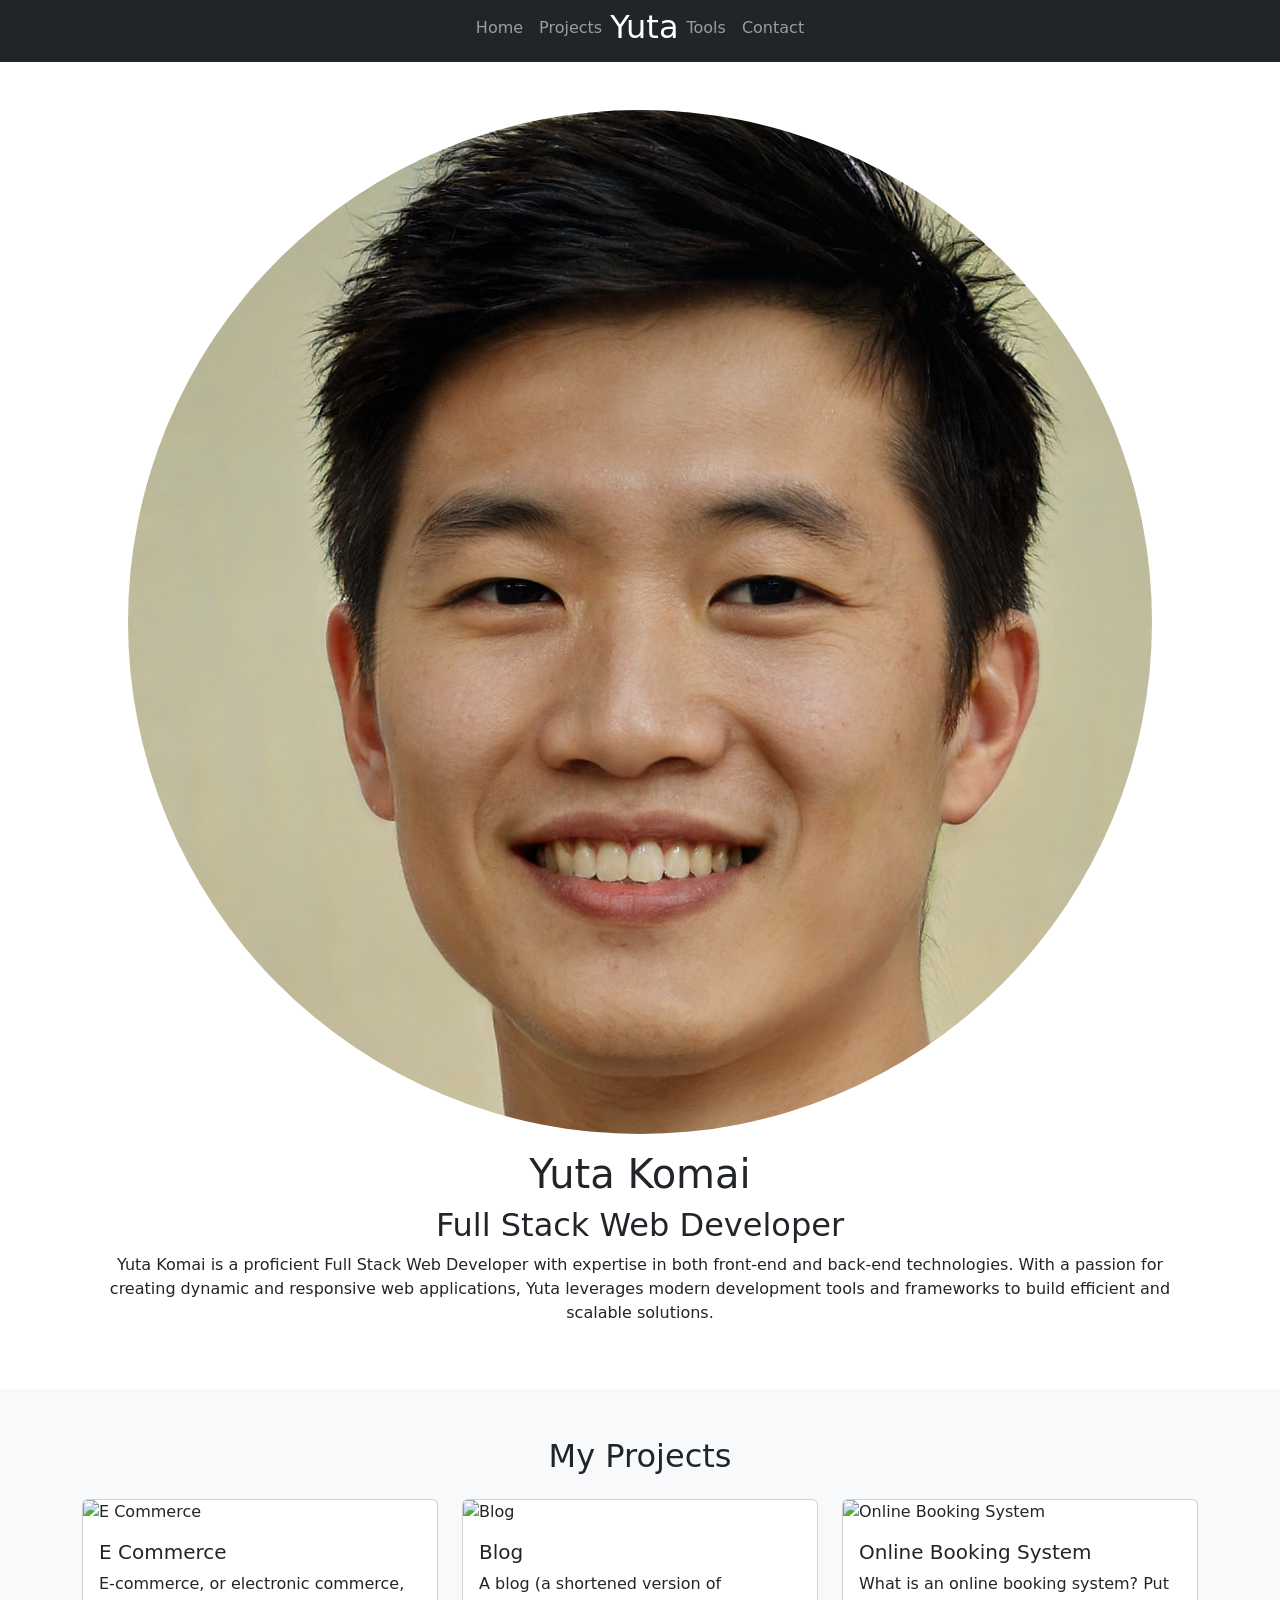
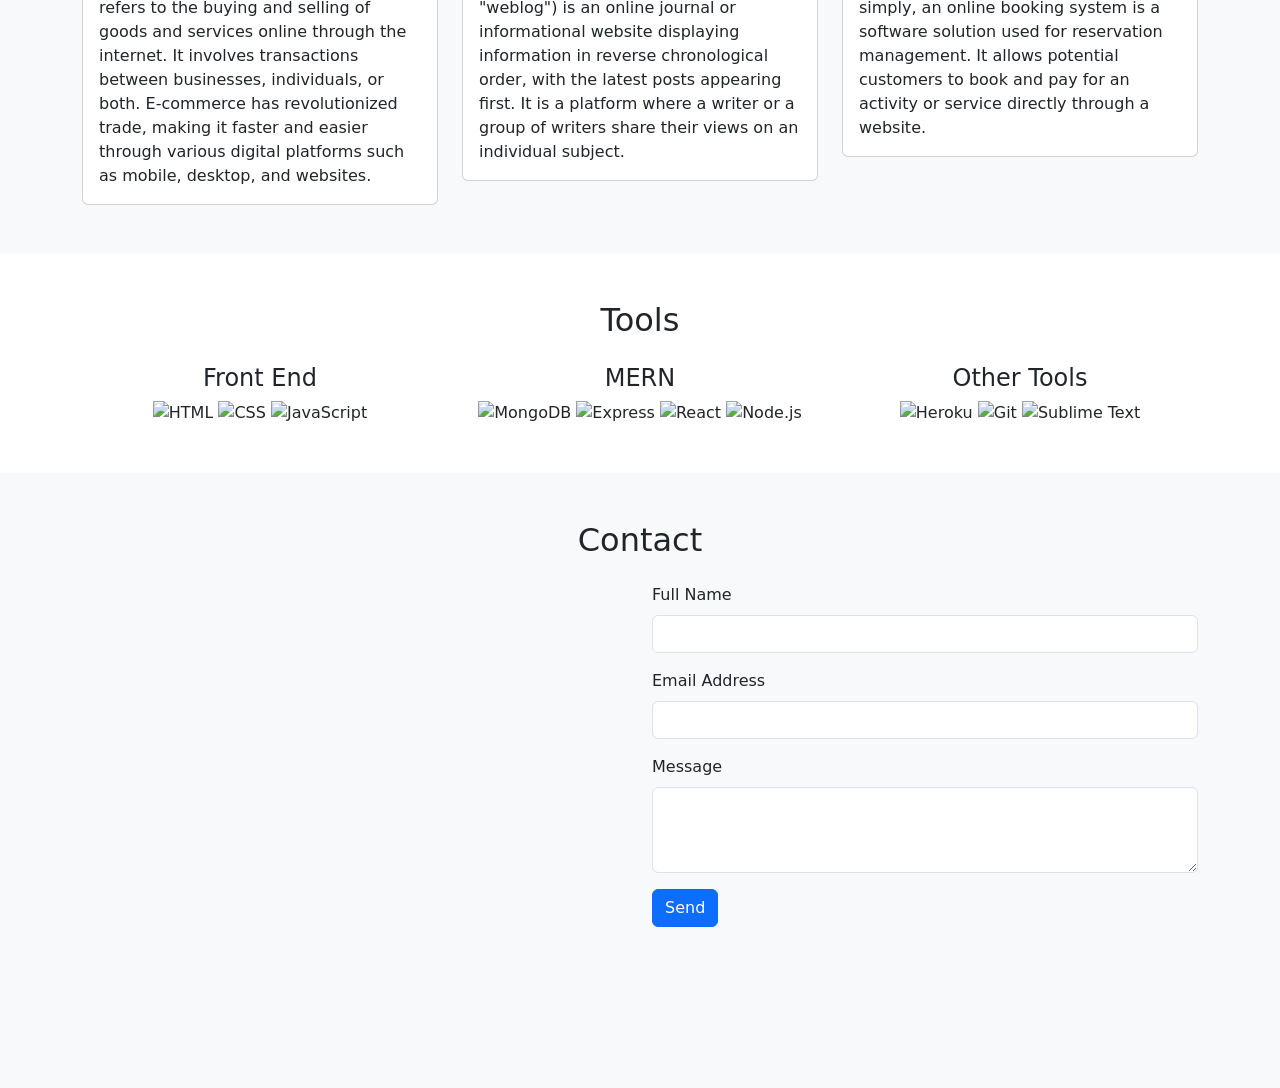
==== index.html @ 1bc60162 "Update capstone1 project" ====
<!DOCTYPE html>
<html>
<head>
    <meta charset="utf-8">
    <!-- Mobile Responsive Meta tag -->
    <meta name="viewport" content="width=device-width, initial-scale=1, shrink-to-fit=no">

    <!-- Bootstrap Link -->
    <link href="https://cdn.jsdelivr.net/npm/bootstrap@5.0.2/dist/css/bootstrap.min.css" rel="stylesheet" integrity="sha384-EVSTQN3/azprG1Anm3QDgpJLIm9Nao0Yz1ztcQTwFspd3yD65VohhpuuCOmLASjC" crossorigin="anonymous">

    <!-- Google Fonts -->
    <link rel="preconnect" href="https://fonts.googleapis.com">
    <link rel="preconnect" href="https://fonts.gstatic.com" crossorigin>
    <link href="https://fonts.googleapis.com/css2?family=Playwrite+AU+SA:wght@100..400&display=swap" rel="stylesheet">

    <title>Capstone 1</title>

    <!-- External CSS -->
    <link rel="stylesheet" type="text/css" href="styles.css">
</head>
<body>
    <!-- Navbar -->
    <nav class="navbar navbar-expand-lg navbar-dark bg-dark">
        <div class="container-fluid">
            <div class="collapse navbar-collapse justify-content-center" id="navbarNav">
                <ul class="navbar-nav">
                    <li class="nav-item">
                        <a class="nav-link" href="#landing">Home</a>
                    </li>
                    <li class="nav-item">
                        <a class="nav-link" href="#projects">Projects</a>
                    </li>
                    <li>
                    	<a class="navbar-brand mx-auto" href="#landing">
                    	    <h2>Yuta</h2>
                    	</a>
                    </li>
                    <li class="nav-item">
                        <a class="nav-link" href="#tools">Tools</a>
                    </li>
                    <li class="nav-item">
                        <a class="nav-link" href="#contact">Contact</a>
                    </li>
                </ul>
            </div>
        </div>
    </nav>

    <!-- Landing Section -->
    <section id="landing" class="text-center py-5">
        <div class="container">
            <img src="./images/person.jpg" class="rounded-circle" alt="Profile Picture">
            <h1 class="mt-3">Yuta Komai</h1>
            <h2>Full Stack Web Developer</h2>
            <p>Yuta Komai is a proficient Full Stack Web Developer with expertise in both front-end and back-end technologies. With a passion for creating dynamic and responsive web applications, Yuta leverages modern development tools and frameworks to build efficient and scalable solutions.</p>
        </div>
    </section>

    <!-- Projects Section -->
    <section id="projects" class="py-5 bg-light">
        <div class="container">
            <h2 class="text-center mb-4">My Projects</h2>
            <div class="row">
                <div class="col-md-4">
                    <div class="card">
                        <img src="https://via.placeholder.com/300x200" class="card-img-top" alt="E Commerce">
                        <div class="card-body">
                            <h5 class="card-title">E Commerce</h5>
                            <p class="card-text">E-commerce, or electronic commerce, refers to the buying and selling of goods and services online through the internet. It involves transactions between businesses, individuals, or both. E-commerce has revolutionized trade, making it faster and easier through various digital platforms such as mobile, desktop, and websites.</p>
                        </div>
                    </div>
                </div>
                <div class="col-md-4">
                    <div class="card">
                        <img src="https://via.placeholder.com/300x200" class="card-img-top" alt="Blog">
                        <div class="card-body">
                            <h5 class="card-title">Blog</h5>
                            <p class="card-text">A blog (a shortened version of "weblog") is an online journal or informational website displaying information in reverse chronological order, with the latest posts appearing first. It is a platform where a writer or a group of writers share their views on an individual subject.</p>
                        </div>
                    </div>
                </div>
                <div class="col-md-4">
                    <div class="card">
                        <img src="https://via.placeholder.com/300x200" class="card-img-top" alt="Online Booking System">
                        <div class="card-body">
                            <h5 class="card-title">Online Booking System</h5>
                            <p class="card-text">What is an online booking system? Put simply, an online booking system is a software solution used for reservation management. It allows potential customers to book and pay for an activity or service directly through a website.</p>
                        </div>
                    </div>
                </div>
            </div>
        </div>
    </section>

    <!-- Tools Section -->
    <section id="tools" class="py-5">
        <div class="container">
            <h2 class="text-center mb-4">Tools</h2>
            <div class="row text-center">
                <div class="col-md-4">
                    <h4>Front End</h4>
                    <img src="https://via.placeholder.com/50" alt="HTML">
                    <img src="https://via.placeholder.com/50" alt="CSS">
                    <img src="https://via.placeholder.com/50" alt="JavaScript">
                </div>
                <div class="col-md-4">
                    <h4>MERN</h4>
                    <img src="https://via.placeholder.com/50" alt="MongoDB">
                    <img src="https://via.placeholder.com/50" alt="Express">
                    <img src="https://via.placeholder.com/50" alt="React">
                    <img src="https://via.placeholder.com/50" alt="Node.js">
                </div>
                <div class="col-md-4">
                    <h4>Other Tools</h4>
                    <img src="https://via.placeholder.com/50" alt="Heroku">
                    <img src="https://via.placeholder.com/50" alt="Git">
                    <img src="https://via.placeholder.com/50" alt="Sublime Text">
                </div>
            </div>
        </div>
    </section>

    <!-- Contact Section -->
    <section id="contact" class="py-5 bg-light">
        <div class="container">
            <h2 class="text-center mb-4">Contact</h2>
            <div class="row">
                <div class="col-md-6">
                    <iframe src="https://www.google.com/maps/embed?pb=!1m18!1m12!1m3!1d193571.43870756285!2d-74.11808665!3d40.705311!2m3!1f0!2f0!3f0!3m2!1i1024!2i768!4f13.1!3m3!1m2!1s0x89c259af18e8c7f1%3A0x8c5a3c6b3d3e938d!2sCentro%20Escolar%20University!5e0!3m2!1sen!2sph!4v1622822040331!5m2!1sen!2sph" width="100%" height="450" style="border:0;" allowfullscreen="" loading="lazy"></iframe>
                </div>
                <div class="col-md-6">
                    <form>
                        <div class="mb-3">
                            <label for="fullName" class="form-label">Full Name</label>
                            <input type="text" class="form-control" id="fullName">
                        </div>
                        <div class="mb-3">
                            <label for="emailAddress" class="form-label">Email Address</label>
                            <input type="email" class="form-control" id="emailAddress">
                        </div>
                        <div class="mb-3">
                            <label for="message" class="form-label">Message</label>
                            <textarea class="form-control" id="message" rows="3"></textarea>
                        </div>
                        <button type="submit" class="btn btn-primary">Send</button>
                    </form>
                </div>
            </div>
        </div>
    </section>

    <!-- Bootstrap Script -->
    <script src="https://cdn.jsdelivr.net/npm/bootstrap@5.0.2/dist/js/bootstrap.bundle.min.js" integrity="sha384-MrcW6ZMFYlzcLA8Nl+NtUVF0sA7MsXsP1UyJoMp4YLEuNSfAP+JcXn/tWtIaxVXM" crossorigin="anonymous"></script>
</body>
</html>
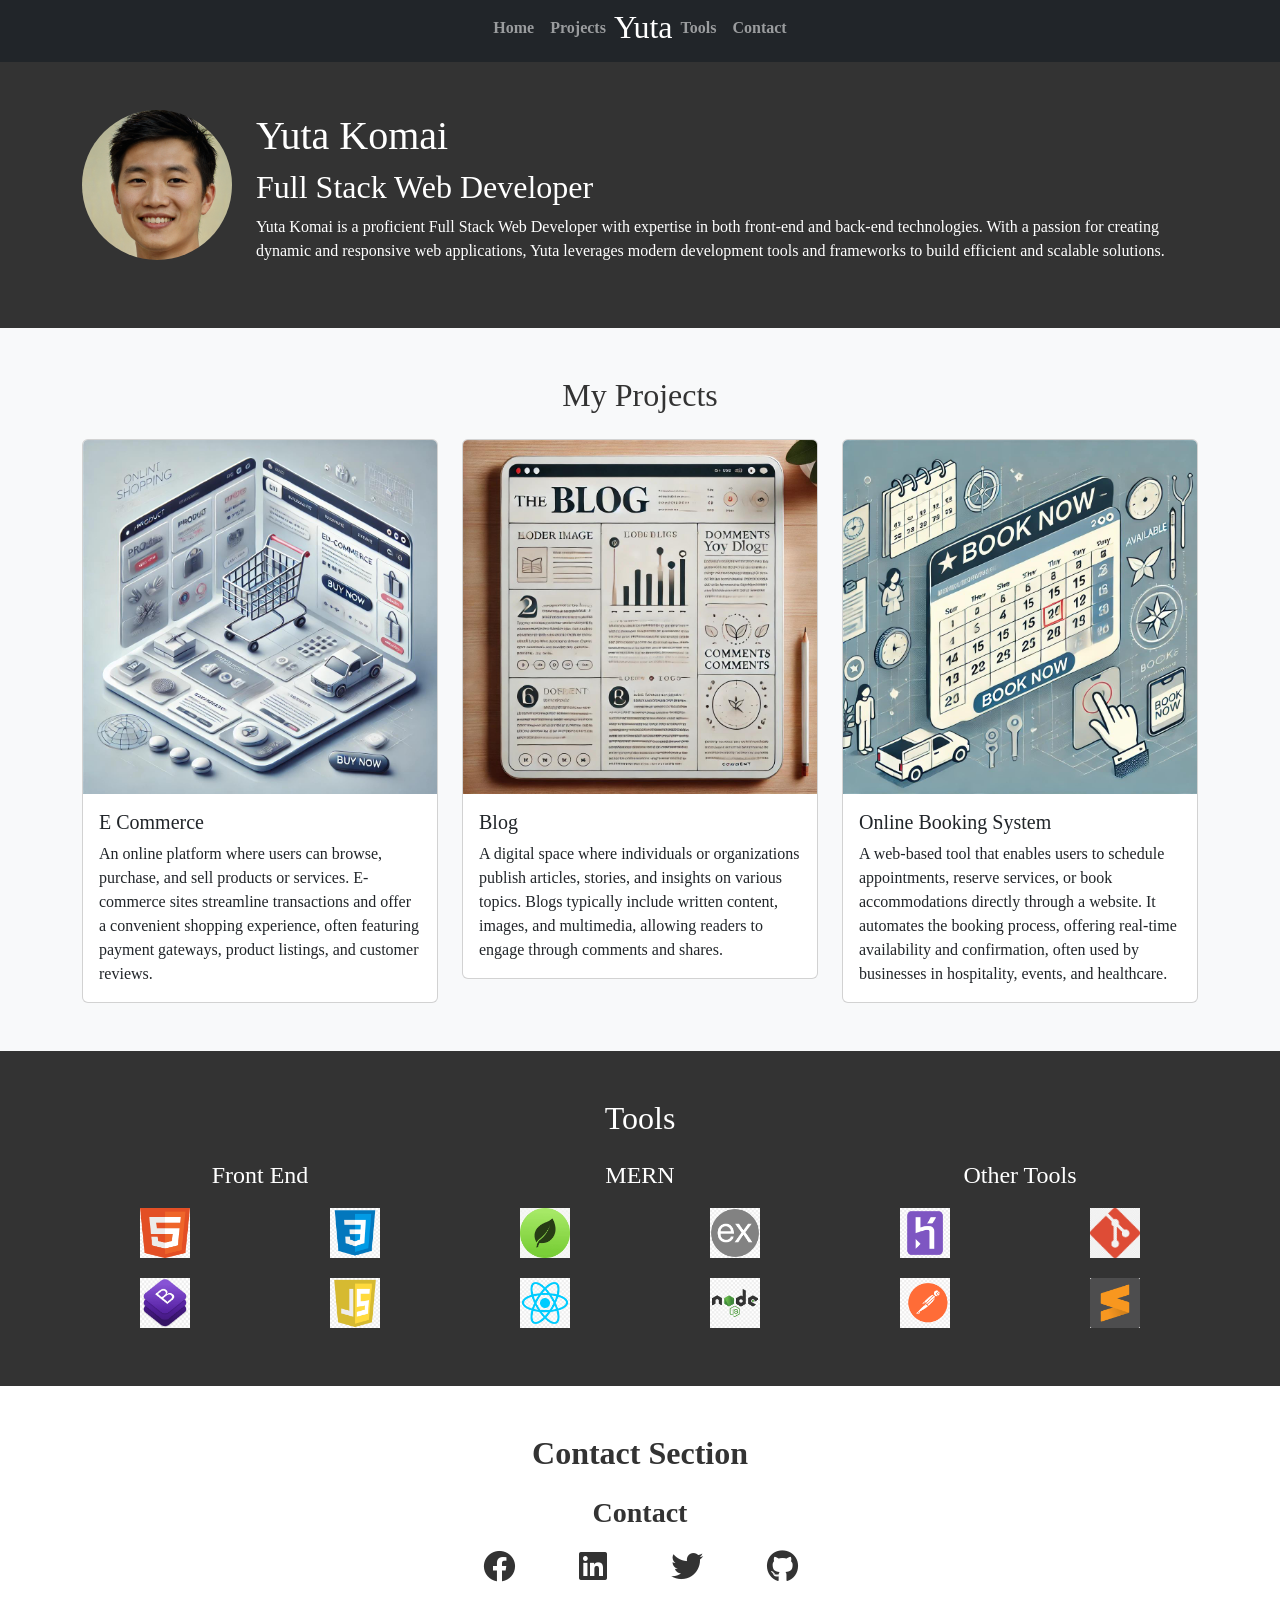
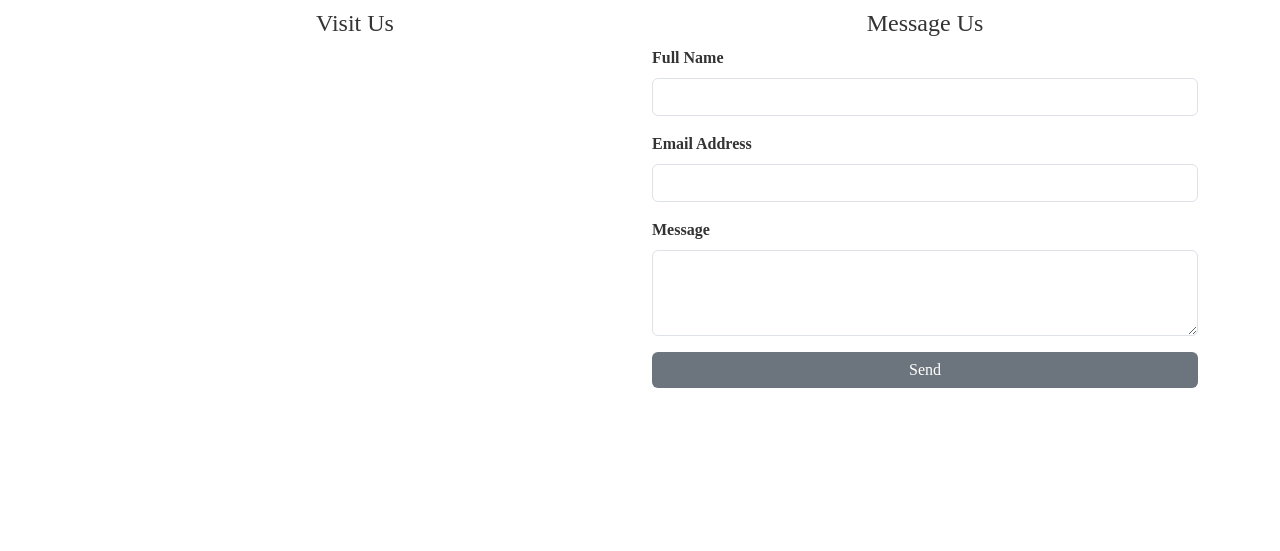
==== commit 32f6ae21: "Add files via upload" ====
--- a/index.html
+++ b/index.html
@@ -1,155 +1,209 @@
-<!DOCTYPE html>
-<html>
-<head>
-    <meta charset="utf-8">
-    <!-- Mobile Responsive Meta tag -->
-    <meta name="viewport" content="width=device-width, initial-scale=1, shrink-to-fit=no">
-
-    <!-- Bootstrap Link -->
-    <link href="https://cdn.jsdelivr.net/npm/bootstrap@5.0.2/dist/css/bootstrap.min.css" rel="stylesheet" integrity="sha384-EVSTQN3/azprG1Anm3QDgpJLIm9Nao0Yz1ztcQTwFspd3yD65VohhpuuCOmLASjC" crossorigin="anonymous">
-
-    <!-- Google Fonts -->
-    <link rel="preconnect" href="https://fonts.googleapis.com">
-    <link rel="preconnect" href="https://fonts.gstatic.com" crossorigin>
-    <link href="https://fonts.googleapis.com/css2?family=Playwrite+AU+SA:wght@100..400&display=swap" rel="stylesheet">
-
-    <title>Capstone 1</title>
-
-    <!-- External CSS -->
-    <link rel="stylesheet" type="text/css" href="styles.css">
-</head>
-<body>
-    <!-- Navbar -->
-    <nav class="navbar navbar-expand-lg navbar-dark bg-dark">
-        <div class="container-fluid">
-            <div class="collapse navbar-collapse justify-content-center" id="navbarNav">
-                <ul class="navbar-nav">
-                    <li class="nav-item">
-                        <a class="nav-link" href="#landing">Home</a>
-                    </li>
-                    <li class="nav-item">
-                        <a class="nav-link" href="#projects">Projects</a>
-                    </li>
-                    <li>
-                    	<a class="navbar-brand mx-auto" href="#landing">
-                    	    <h2>Yuta</h2>
-                    	</a>
-                    </li>
-                    <li class="nav-item">
-                        <a class="nav-link" href="#tools">Tools</a>
-                    </li>
-                    <li class="nav-item">
-                        <a class="nav-link" href="#contact">Contact</a>
-                    </li>
-                </ul>
-            </div>
-        </div>
-    </nav>
-
-    <!-- Landing Section -->
-    <section id="landing" class="text-center py-5">
-        <div class="container">
-            <img src="./images/person.jpg" class="rounded-circle" alt="Profile Picture">
-            <h1 class="mt-3">Yuta Komai</h1>
-            <h2>Full Stack Web Developer</h2>
-            <p>Yuta Komai is a proficient Full Stack Web Developer with expertise in both front-end and back-end technologies. With a passion for creating dynamic and responsive web applications, Yuta leverages modern development tools and frameworks to build efficient and scalable solutions.</p>
-        </div>
-    </section>
-
-    <!-- Projects Section -->
-    <section id="projects" class="py-5 bg-light">
-        <div class="container">
-            <h2 class="text-center mb-4">My Projects</h2>
-            <div class="row">
-                <div class="col-md-4">
-                    <div class="card">
-                        <img src="https://via.placeholder.com/300x200" class="card-img-top" alt="E Commerce">
-                        <div class="card-body">
-                            <h5 class="card-title">E Commerce</h5>
-                            <p class="card-text">E-commerce, or electronic commerce, refers to the buying and selling of goods and services online through the internet. It involves transactions between businesses, individuals, or both. E-commerce has revolutionized trade, making it faster and easier through various digital platforms such as mobile, desktop, and websites.</p>
-                        </div>
-                    </div>
-                </div>
-                <div class="col-md-4">
-                    <div class="card">
-                        <img src="https://via.placeholder.com/300x200" class="card-img-top" alt="Blog">
-                        <div class="card-body">
-                            <h5 class="card-title">Blog</h5>
-                            <p class="card-text">A blog (a shortened version of "weblog") is an online journal or informational website displaying information in reverse chronological order, with the latest posts appearing first. It is a platform where a writer or a group of writers share their views on an individual subject.</p>
-                        </div>
-                    </div>
-                </div>
-                <div class="col-md-4">
-                    <div class="card">
-                        <img src="https://via.placeholder.com/300x200" class="card-img-top" alt="Online Booking System">
-                        <div class="card-body">
-                            <h5 class="card-title">Online Booking System</h5>
-                            <p class="card-text">What is an online booking system? Put simply, an online booking system is a software solution used for reservation management. It allows potential customers to book and pay for an activity or service directly through a website.</p>
-                        </div>
-                    </div>
-                </div>
-            </div>
-        </div>
-    </section>
-
-    <!-- Tools Section -->
-    <section id="tools" class="py-5">
-        <div class="container">
-            <h2 class="text-center mb-4">Tools</h2>
-            <div class="row text-center">
-                <div class="col-md-4">
-                    <h4>Front End</h4>
-                    <img src="https://via.placeholder.com/50" alt="HTML">
-                    <img src="https://via.placeholder.com/50" alt="CSS">
-                    <img src="https://via.placeholder.com/50" alt="JavaScript">
-                </div>
-                <div class="col-md-4">
-                    <h4>MERN</h4>
-                    <img src="https://via.placeholder.com/50" alt="MongoDB">
-                    <img src="https://via.placeholder.com/50" alt="Express">
-                    <img src="https://via.placeholder.com/50" alt="React">
-                    <img src="https://via.placeholder.com/50" alt="Node.js">
-                </div>
-                <div class="col-md-4">
-                    <h4>Other Tools</h4>
-                    <img src="https://via.placeholder.com/50" alt="Heroku">
-                    <img src="https://via.placeholder.com/50" alt="Git">
-                    <img src="https://via.placeholder.com/50" alt="Sublime Text">
-                </div>
-            </div>
-        </div>
-    </section>
-
-    <!-- Contact Section -->
-    <section id="contact" class="py-5 bg-light">
-        <div class="container">
-            <h2 class="text-center mb-4">Contact</h2>
-            <div class="row">
-                <div class="col-md-6">
-                    <iframe src="https://www.google.com/maps/embed?pb=!1m18!1m12!1m3!1d193571.43870756285!2d-74.11808665!3d40.705311!2m3!1f0!2f0!3f0!3m2!1i1024!2i768!4f13.1!3m3!1m2!1s0x89c259af18e8c7f1%3A0x8c5a3c6b3d3e938d!2sCentro%20Escolar%20University!5e0!3m2!1sen!2sph!4v1622822040331!5m2!1sen!2sph" width="100%" height="450" style="border:0;" allowfullscreen="" loading="lazy"></iframe>
-                </div>
-                <div class="col-md-6">
-                    <form>
-                        <div class="mb-3">
-                            <label for="fullName" class="form-label">Full Name</label>
-                            <input type="text" class="form-control" id="fullName">
-                        </div>
-                        <div class="mb-3">
-                            <label for="emailAddress" class="form-label">Email Address</label>
-                            <input type="email" class="form-control" id="emailAddress">
-                        </div>
-                        <div class="mb-3">
-                            <label for="message" class="form-label">Message</label>
-                            <textarea class="form-control" id="message" rows="3"></textarea>
-                        </div>
-                        <button type="submit" class="btn btn-primary">Send</button>
-                    </form>
-                </div>
-            </div>
-        </div>
-    </section>
-
-    <!-- Bootstrap Script -->
-    <script src="https://cdn.jsdelivr.net/npm/bootstrap@5.0.2/dist/js/bootstrap.bundle.min.js" integrity="sha384-MrcW6ZMFYlzcLA8Nl+NtUVF0sA7MsXsP1UyJoMp4YLEuNSfAP+JcXn/tWtIaxVXM" crossorigin="anonymous"></script>
-</body>
-</html>
+<!DOCTYPE html>
+<html>
+<head>
+    <meta charset="utf-8">
+    <!-- Mobile Responsive Meta tag -->
+    <meta name="viewport" content="width=device-width, initial-scale=1, shrink-to-fit=no">
+
+    <!-- Bootstrap Link -->
+    <link href="https://cdn.jsdelivr.net/npm/bootstrap@5.0.2/dist/css/bootstrap.min.css" rel="stylesheet" integrity="sha384-EVSTQN3/azprG1Anm3QDgpJLIm9Nao0Yz1ztcQTwFspd3yD65VohhpuuCOmLASjC" crossorigin="anonymous">
+
+    <!-- Google Fonts -->
+    <link rel="preconnect" href="https://fonts.googleapis.com">
+    <link rel="preconnect" href="https://fonts.gstatic.com" crossorigin>
+    <link href="https://fonts.googleapis.com/css2?family=Playwrite+AU+SA:wght@100..400&display=swap" rel="stylesheet">
+
+    <!-- Font awesome -->
+    <link href="https://cdnjs.cloudflare.com/ajax/libs/font-awesome/6.0.0-beta3/css/all.min.css" rel="stylesheet">
+
+    <title>Capstone 1</title>
+
+    <!-- External CSS -->
+    <link rel="stylesheet" type="text/css" href="index.css">
+</head>
+<body>
+    <!-- Navbar -->
+    <nav class="navbar navbar-expand-lg navbar-dark bg-dark">
+        <div class="container-fluid">
+            <div class="collapse navbar-collapse justify-content-center" id="navbarNav">
+                <ul class="navbar-nav">
+                    <li class="nav-item">
+                        <a class="nav-link" href="#landing">Home</a>
+                    </li>
+                    <li class="nav-item">
+                        <a class="nav-link" href="#projects">Projects</a>
+                    </li>
+                    <li>
+                        <a class="navbar-brand mx-auto" href="#landing">
+                            <h2>Yuta</h2>
+                        </a>
+                    </li>
+                    <li class="nav-item">
+                        <a class="nav-link" href="#tools">Tools</a>
+                    </li>
+                    <li class="nav-item">
+                        <a class="nav-link" href="#contact">Contact</a>
+                    </li>
+                </ul>
+            </div>
+        </div>
+    </nav>
+
+    <!-- Landing Section -->
+    <section id="landing" class="text-center py-5">
+        <div class="container d-flex align-items-center justify-content-center">
+            <img src="./images/person.jpg" class="rounded-circle me-4" alt="Profile Picture">
+            <div>
+                <h1 class="text-start">Yuta Komai</h1>
+                <h2 class="text-start">Full Stack Web Developer</h2>
+                <p class="text-start">Yuta Komai is a proficient Full Stack Web Developer with expertise in both front-end and back-end technologies. With a passion for creating dynamic and responsive web applications, Yuta leverages modern development tools and frameworks to build efficient and scalable solutions.</p>
+            </div>
+        </div>
+    </section>
+
+    <!-- Projects Section -->
+    <section id="projects" class="py-5 bg-light">
+        <div class="container">
+            <h2 class="text-center mb-4">My Projects</h2>
+            <div class="row">
+                <div class="col-md-4">
+                    <div class="card">
+                        <img src="./images/ecommerce.jpg" class="card-img-top" alt="E Commerce">
+                        <div class="card-body">
+                            <h5 class="card-title">E Commerce</h5>
+                            <p class="card-text">An online platform where users can browse, purchase, and sell products or services. E-commerce sites streamline transactions and offer a convenient shopping experience, often featuring payment gateways, product listings, and customer reviews.</p>
+                        </div>
+                    </div>
+                </div>
+                <div class="col-md-4">
+                    <div class="card">
+                        <img src="./images/blog.jpg" class="card-img-top" alt="Blog">
+                        <div class="card-body">
+                            <h5 class="card-title">Blog</h5>
+                            <p class="card-text">A digital space where individuals or organizations publish articles, stories, and insights on various topics. Blogs typically include written content, images, and multimedia, allowing readers to engage through comments and shares.</p>
+                        </div>
+                    </div>
+                </div>
+                <div class="col-md-4">
+                    <div class="card">
+                        <img src="./images/booking.jpg" class="card-img-top" alt="Online Booking System">
+                        <div class="card-body">
+                            <h5 class="card-title">Online Booking System</h5>
+                            <p class="card-text">A web-based tool that enables users to schedule appointments, reserve services, or book accommodations directly through a website. It automates the booking process, offering real-time availability and confirmation, often used by businesses in hospitality, events, and healthcare.</p>
+                        </div>
+                    </div>
+                </div>
+            </div>
+        </div>
+    </section>
+
+    <!-- Tools Section -->
+    <section id="tools" class="py-5">
+        <div class="container">
+            <h2 class="text-center mb-4">Tools</h2>
+            <div class="row text-center">
+                <div class="col-md-4">
+                    <h4>Front End</h4>
+                    <div class="row">
+                        <dov class="col-6">
+                            <img src="./images/html.png" alt="HTML">
+                        </dov>
+                        <dov class="col-6">
+                            <img src="./images/css.png" alt="CSS">
+                        </dov>
+                        <dov class="col-6">
+                            <img src="./images/bootstrap.png" alt="bootstrap">
+                        </dov>
+                        <dov class="col-6">
+                            <img src="./images/javascript.png" alt="JavaScript">
+                        </dov>
+                    </div>
+                </div>
+                <div class="col-md-4">
+                    <h4>MERN</h4>
+                    <div class="row">
+                        <dov class="col-6">
+                            <img src="./images/mongodb.png" alt="MongoDB">
+                        </dov>
+                        <dov class="col-6">
+                            <img src="./images/express.png" alt="Express">
+                        </dov>
+                        <dov class="col-6">
+                            <img src="./images/react.png" alt="React">
+                        </dov>
+                        <dov class="col-6">
+                            <img src="./images/node.png" alt="Node.js">
+                        </dov>
+                    </div>
+                </div>
+                <div class="col-md-4">
+                    <h4>Other Tools</h4>
+                    <div class="row">
+                        <dov class="col-6">
+                            <img src="./images/heroku.png" alt="Heroku">
+                        </dov>
+                        <dov class="col-6">
+                            <img src="./images/git.png" alt="Git">
+                        </dov>
+                        <dov class="col-6">
+                            <img src="./images/postman.png" alt="Postman">
+                        </dov>
+                        <dov class="col-6">
+                            <img src="./images/sublime.png" alt="Sublime Text">
+                        </dov>
+                    </div>
+                </div>
+            </div>
+        </div>
+    </section>
+
+    <!-- Contact Section -->
+    <section id="contact" class="py-5">
+        <div class="container text-center">
+            <h2 class="mb-4">Contact Section</h2>
+            <h3>Contact</h3>
+            <div class="row mb-4 justify-content-center">
+                <div class="col-auto">
+                    <i class="fab fa-facebook fa-2x"></i>
+                </div>
+                <div class="col-auto">
+                    <i class="fab fa-linkedin fa-2x"></i>
+                </div>
+                <div class="col-auto">
+                    <i class="fab fa-twitter fa-2x"></i>
+                </div>
+                <div class="col-auto">
+                    <i class="fab fa-github fa-2x"></i>
+                </div>
+            </div>
+            <div class="row">
+                <div class="col-md-6">
+                    <h4>Visit Us</h4>
+                    <iframe src="https://www.google.com/maps/embed?pb=!1m18!1m12!1m3!1d193571.43870756285!2d-74.11808665!3d40.705311!2m3!1f0!2f0!3f0!3m2!1i1024!2i768!4f13.1!3m3!1m2!1s0x89c259af18e8c7f1%3A0x8c5a3c6b3d3e938d!2sCentro%20Escolar%20University!5e0!3m2!1sen!2sph!4v1622822040331!5m2!1sen!2sph" width="100%" height="450" style="border:0;" allowfullscreen="" loading="lazy"></iframe>
+                </div>
+                <div class="col-md-6">
+                    <h4>Message Us</h4>
+                    <form>
+                        <div class="mb-3">
+                            <label for="fullName" class="form-label">Full Name</label>
+                            <input type="text" class="form-control" id="fullName">
+                        </div>
+                        <div class="mb-3">
+                            <label for="emailAddress" class="form-label">Email Address</label>
+                            <input type="email" class="form-control" id="emailAddress">
+                        </div>
+                        <div class="mb-3">
+                            <label for="message" class="form-label">Message</label>
+                            <textarea class="form-control" id="message" rows="3"></textarea>
+                        </div>
+                        <button type="submit" class="btn btn-secondary">Send</button>
+                    </form>
+                </div>
+            </div>
+        </div>
+    </section>
+
+    <!-- Bootstrap Script -->
+    <script src="https://cdn.jsdelivr.net/npm/bootstrap@5.0.2/dist/js/bootstrap.bundle.min.js" integrity="sha384-MrcW6ZMFYlzcLA8Nl+NtUVF0sA7MsXsP1UyJoMp4YLEuNSfAP+JcXn/tWtIaxVXM" crossorigin="anonymous"></script>
+</body>
+</html>
--- a/index.css
+++ b/index.css
@@ -0,0 +1,92 @@
+body {
+    font-family: 'Playwrite AU SA', cursive;
+    background-color: #f4f4f4;
+    color: #333;
+}
+
+.navbar-brand, .nav-link {
+    font-weight: bold;
+}
+
+section {
+    padding: 60px 0;
+}
+
+#landing {
+    background-color: #333;
+    color: #fff;
+}
+
+#landing img {
+    max-width: 150px;
+    height: auto;
+    display: block;
+    margin: 0 auto 20px;
+}
+
+#landing .text-start {
+    text-align: left; /* Ensure text is left-aligned */
+}
+
+#projects {
+    background-color: #fff;
+}
+
+#tools {
+    background-color: #333;
+    color: #fff;
+}
+
+#tools img {
+    width: 50px;
+    height: 50px;
+    margin: 10px 0;
+}
+
+#contact {
+    background-color: #fff;
+    padding: 50px 0;
+}
+
+#contact h2 {
+    font-weight: bold;
+}
+
+#contact h3 {
+    font-weight: bold;
+    margin-bottom: 20px;
+}
+
+#contact .row.mb-4.justify-content-center {
+    margin-bottom: 30px;
+}
+
+#contact i {
+    margin: 0 20px; /* Increase space between icons */
+}
+
+#contact .form-control {
+    width: 100%;
+    margin-bottom: 15px;
+}
+
+#contact .btn-secondary {
+    border: none;
+    width: 100%; /* Full-width button to match input fields */
+}
+
+#contact .btn-secondary:hover {
+    background-color: #2b468b; /* Darker shade on hover */
+}
+
+#contact .form-label {
+    font-weight: bold;
+    text-align: left;
+    display: block;
+}
+
+#contact iframe {
+    width: 100%;
+    height: 450px;
+    border: none;
+}
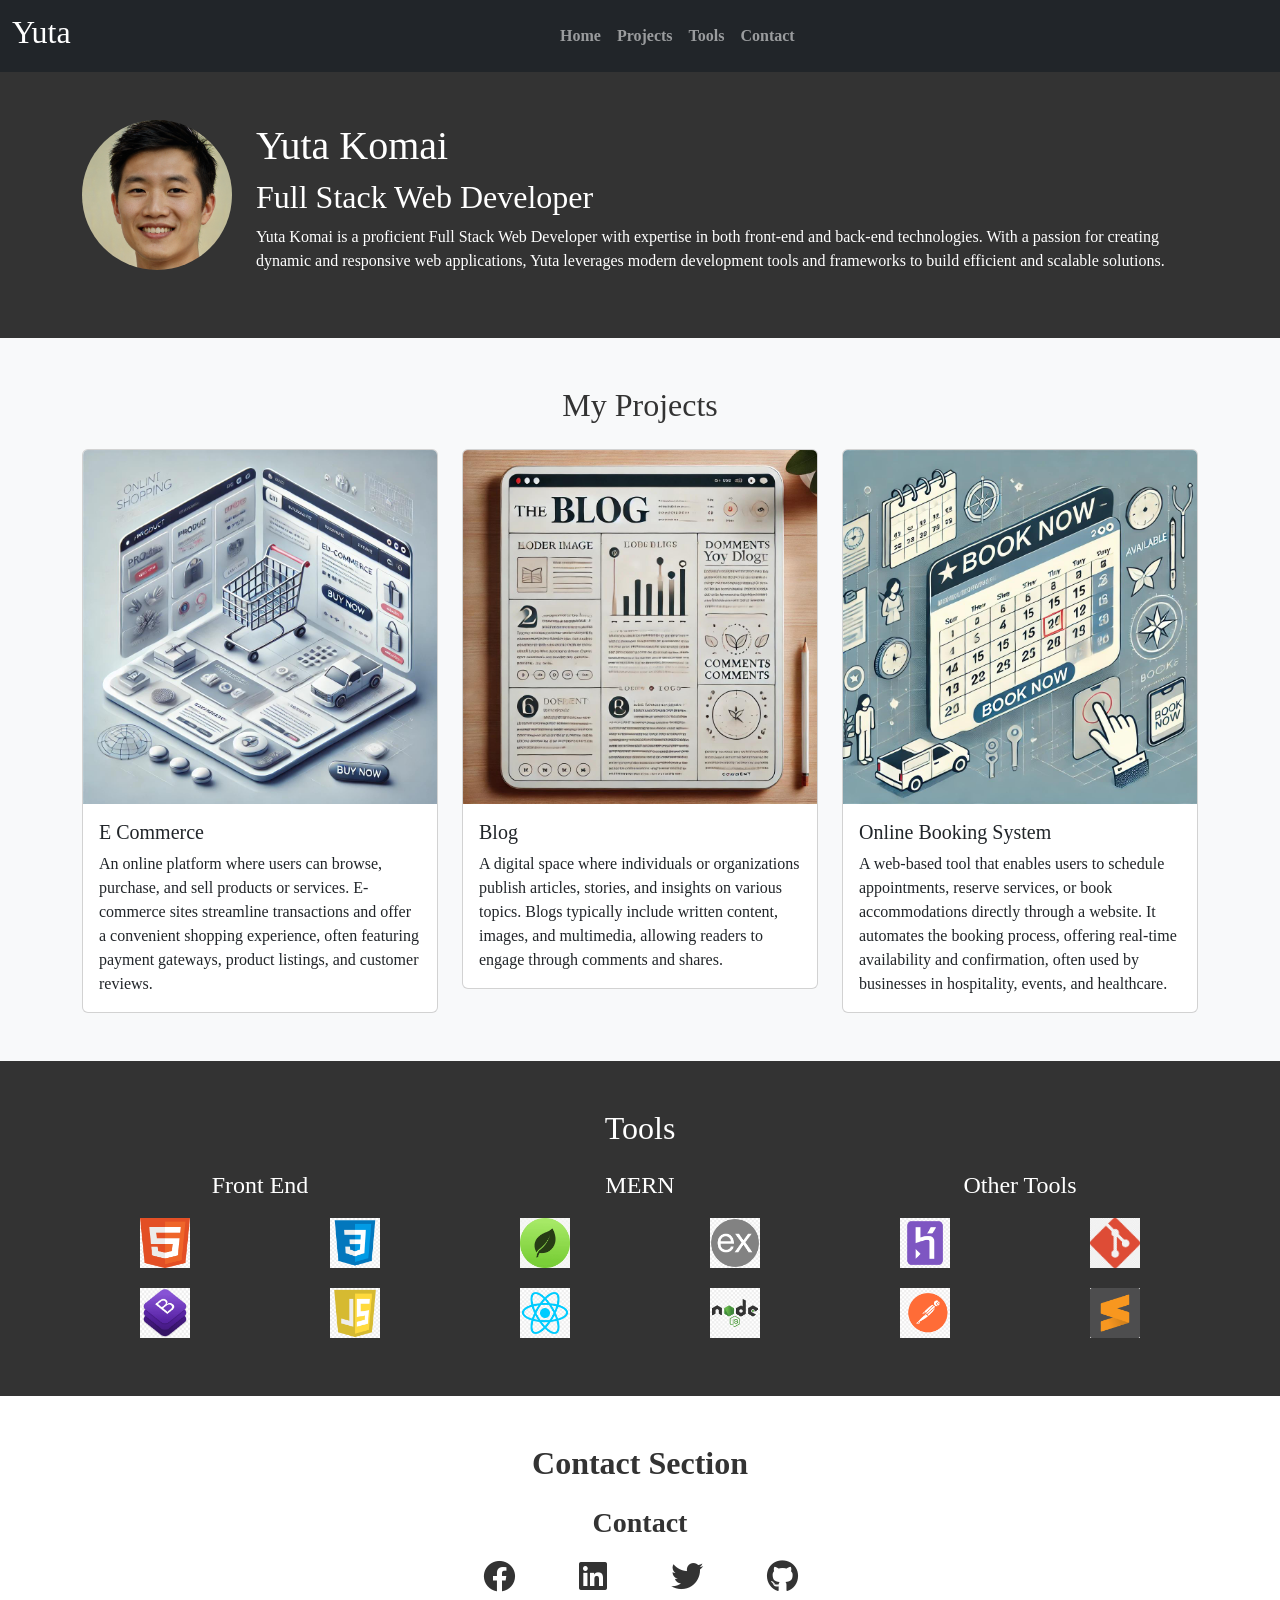
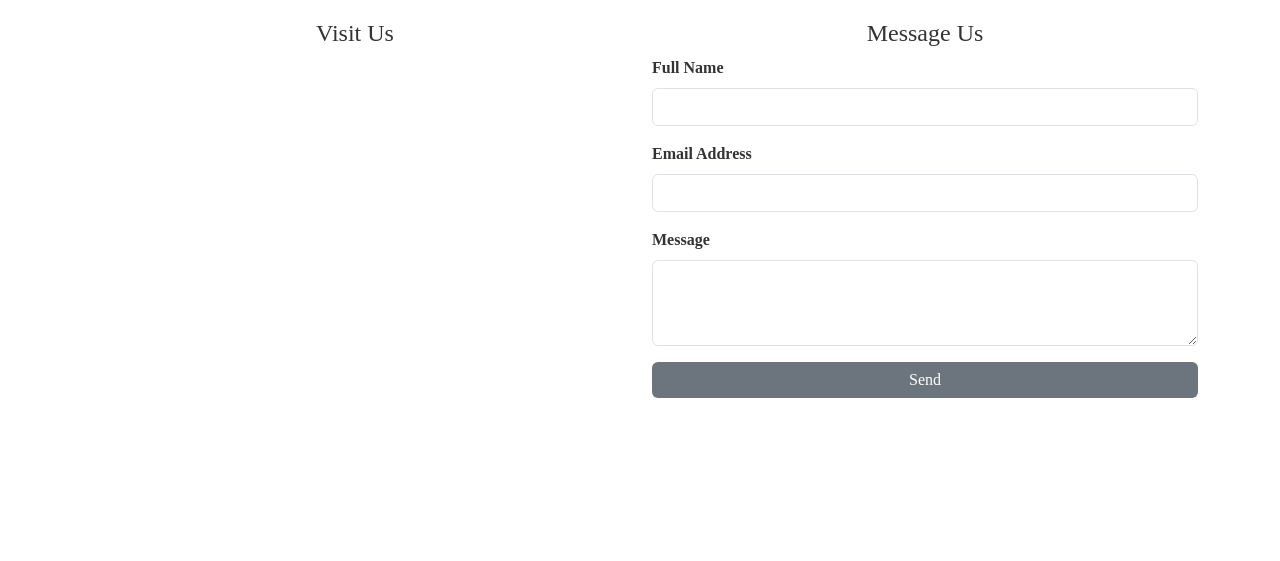
==== commit 5c3eae95: "finished" ====
--- a/index.html
+++ b/index.html
@@ -1,209 +1,211 @@
-<!DOCTYPE html>
-<html>
-<head>
-    <meta charset="utf-8">
-    <!-- Mobile Responsive Meta tag -->
-    <meta name="viewport" content="width=device-width, initial-scale=1, shrink-to-fit=no">
-
-    <!-- Bootstrap Link -->
-    <link href="https://cdn.jsdelivr.net/npm/bootstrap@5.0.2/dist/css/bootstrap.min.css" rel="stylesheet" integrity="sha384-EVSTQN3/azprG1Anm3QDgpJLIm9Nao0Yz1ztcQTwFspd3yD65VohhpuuCOmLASjC" crossorigin="anonymous">
-
-    <!-- Google Fonts -->
-    <link rel="preconnect" href="https://fonts.googleapis.com">
-    <link rel="preconnect" href="https://fonts.gstatic.com" crossorigin>
-    <link href="https://fonts.googleapis.com/css2?family=Playwrite+AU+SA:wght@100..400&display=swap" rel="stylesheet">
-
-    <!-- Font awesome -->
-    <link href="https://cdnjs.cloudflare.com/ajax/libs/font-awesome/6.0.0-beta3/css/all.min.css" rel="stylesheet">
-
-    <title>Capstone 1</title>
-
-    <!-- External CSS -->
-    <link rel="stylesheet" type="text/css" href="index.css">
-</head>
-<body>
-    <!-- Navbar -->
-    <nav class="navbar navbar-expand-lg navbar-dark bg-dark">
-        <div class="container-fluid">
-            <div class="collapse navbar-collapse justify-content-center" id="navbarNav">
-                <ul class="navbar-nav">
-                    <li class="nav-item">
-                        <a class="nav-link" href="#landing">Home</a>
-                    </li>
-                    <li class="nav-item">
-                        <a class="nav-link" href="#projects">Projects</a>
-                    </li>
-                    <li>
-                        <a class="navbar-brand mx-auto" href="#landing">
-                            <h2>Yuta</h2>
-                        </a>
-                    </li>
-                    <li class="nav-item">
-                        <a class="nav-link" href="#tools">Tools</a>
-                    </li>
-                    <li class="nav-item">
-                        <a class="nav-link" href="#contact">Contact</a>
-                    </li>
-                </ul>
-            </div>
-        </div>
-    </nav>
-
-    <!-- Landing Section -->
-    <section id="landing" class="text-center py-5">
-        <div class="container d-flex align-items-center justify-content-center">
-            <img src="./images/person.jpg" class="rounded-circle me-4" alt="Profile Picture">
-            <div>
-                <h1 class="text-start">Yuta Komai</h1>
-                <h2 class="text-start">Full Stack Web Developer</h2>
-                <p class="text-start">Yuta Komai is a proficient Full Stack Web Developer with expertise in both front-end and back-end technologies. With a passion for creating dynamic and responsive web applications, Yuta leverages modern development tools and frameworks to build efficient and scalable solutions.</p>
-            </div>
-        </div>
-    </section>
-
-    <!-- Projects Section -->
-    <section id="projects" class="py-5 bg-light">
-        <div class="container">
-            <h2 class="text-center mb-4">My Projects</h2>
-            <div class="row">
-                <div class="col-md-4">
-                    <div class="card">
-                        <img src="./images/ecommerce.jpg" class="card-img-top" alt="E Commerce">
-                        <div class="card-body">
-                            <h5 class="card-title">E Commerce</h5>
-                            <p class="card-text">An online platform where users can browse, purchase, and sell products or services. E-commerce sites streamline transactions and offer a convenient shopping experience, often featuring payment gateways, product listings, and customer reviews.</p>
-                        </div>
-                    </div>
-                </div>
-                <div class="col-md-4">
-                    <div class="card">
-                        <img src="./images/blog.jpg" class="card-img-top" alt="Blog">
-                        <div class="card-body">
-                            <h5 class="card-title">Blog</h5>
-                            <p class="card-text">A digital space where individuals or organizations publish articles, stories, and insights on various topics. Blogs typically include written content, images, and multimedia, allowing readers to engage through comments and shares.</p>
-                        </div>
-                    </div>
-                </div>
-                <div class="col-md-4">
-                    <div class="card">
-                        <img src="./images/booking.jpg" class="card-img-top" alt="Online Booking System">
-                        <div class="card-body">
-                            <h5 class="card-title">Online Booking System</h5>
-                            <p class="card-text">A web-based tool that enables users to schedule appointments, reserve services, or book accommodations directly through a website. It automates the booking process, offering real-time availability and confirmation, often used by businesses in hospitality, events, and healthcare.</p>
-                        </div>
-                    </div>
-                </div>
-            </div>
-        </div>
-    </section>
-
-    <!-- Tools Section -->
-    <section id="tools" class="py-5">
-        <div class="container">
-            <h2 class="text-center mb-4">Tools</h2>
-            <div class="row text-center">
-                <div class="col-md-4">
-                    <h4>Front End</h4>
-                    <div class="row">
-                        <dov class="col-6">
-                            <img src="./images/html.png" alt="HTML">
-                        </dov>
-                        <dov class="col-6">
-                            <img src="./images/css.png" alt="CSS">
-                        </dov>
-                        <dov class="col-6">
-                            <img src="./images/bootstrap.png" alt="bootstrap">
-                        </dov>
-                        <dov class="col-6">
-                            <img src="./images/javascript.png" alt="JavaScript">
-                        </dov>
-                    </div>
-                </div>
-                <div class="col-md-4">
-                    <h4>MERN</h4>
-                    <div class="row">
-                        <dov class="col-6">
-                            <img src="./images/mongodb.png" alt="MongoDB">
-                        </dov>
-                        <dov class="col-6">
-                            <img src="./images/express.png" alt="Express">
-                        </dov>
-                        <dov class="col-6">
-                            <img src="./images/react.png" alt="React">
-                        </dov>
-                        <dov class="col-6">
-                            <img src="./images/node.png" alt="Node.js">
-                        </dov>
-                    </div>
-                </div>
-                <div class="col-md-4">
-                    <h4>Other Tools</h4>
-                    <div class="row">
-                        <dov class="col-6">
-                            <img src="./images/heroku.png" alt="Heroku">
-                        </dov>
-                        <dov class="col-6">
-                            <img src="./images/git.png" alt="Git">
-                        </dov>
-                        <dov class="col-6">
-                            <img src="./images/postman.png" alt="Postman">
-                        </dov>
-                        <dov class="col-6">
-                            <img src="./images/sublime.png" alt="Sublime Text">
-                        </dov>
-                    </div>
-                </div>
-            </div>
-        </div>
-    </section>
-
-    <!-- Contact Section -->
-    <section id="contact" class="py-5">
-        <div class="container text-center">
-            <h2 class="mb-4">Contact Section</h2>
-            <h3>Contact</h3>
-            <div class="row mb-4 justify-content-center">
-                <div class="col-auto">
-                    <i class="fab fa-facebook fa-2x"></i>
-                </div>
-                <div class="col-auto">
-                    <i class="fab fa-linkedin fa-2x"></i>
-                </div>
-                <div class="col-auto">
-                    <i class="fab fa-twitter fa-2x"></i>
-                </div>
-                <div class="col-auto">
-                    <i class="fab fa-github fa-2x"></i>
-                </div>
-            </div>
-            <div class="row">
-                <div class="col-md-6">
-                    <h4>Visit Us</h4>
-                    <iframe src="https://www.google.com/maps/embed?pb=!1m18!1m12!1m3!1d193571.43870756285!2d-74.11808665!3d40.705311!2m3!1f0!2f0!3f0!3m2!1i1024!2i768!4f13.1!3m3!1m2!1s0x89c259af18e8c7f1%3A0x8c5a3c6b3d3e938d!2sCentro%20Escolar%20University!5e0!3m2!1sen!2sph!4v1622822040331!5m2!1sen!2sph" width="100%" height="450" style="border:0;" allowfullscreen="" loading="lazy"></iframe>
-                </div>
-                <div class="col-md-6">
-                    <h4>Message Us</h4>
-                    <form>
-                        <div class="mb-3">
-                            <label for="fullName" class="form-label">Full Name</label>
-                            <input type="text" class="form-control" id="fullName">
-                        </div>
-                        <div class="mb-3">
-                            <label for="emailAddress" class="form-label">Email Address</label>
-                            <input type="email" class="form-control" id="emailAddress">
-                        </div>
-                        <div class="mb-3">
-                            <label for="message" class="form-label">Message</label>
-                            <textarea class="form-control" id="message" rows="3"></textarea>
-                        </div>
-                        <button type="submit" class="btn btn-secondary">Send</button>
-                    </form>
-                </div>
-            </div>
-        </div>
-    </section>
-
-    <!-- Bootstrap Script -->
-    <script src="https://cdn.jsdelivr.net/npm/bootstrap@5.0.2/dist/js/bootstrap.bundle.min.js" integrity="sha384-MrcW6ZMFYlzcLA8Nl+NtUVF0sA7MsXsP1UyJoMp4YLEuNSfAP+JcXn/tWtIaxVXM" crossorigin="anonymous"></script>
-</body>
-</html>
+<!DOCTYPE html>
+<html>
+<head>
+    <meta charset="utf-8">
+    <!-- Mobile Responsive Meta tag -->
+    <meta name="viewport" content="width=device-width, initial-scale=1, shrink-to-fit=no">
+
+    <!-- Bootstrap Link -->
+    <link href="https://cdn.jsdelivr.net/npm/bootstrap@5.0.2/dist/css/bootstrap.min.css" rel="stylesheet" integrity="sha384-EVSTQN3/azprG1Anm3QDgpJLIm9Nao0Yz1ztcQTwFspd3yD65VohhpuuCOmLASjC" crossorigin="anonymous">
+
+    <!-- Google Fonts -->
+    <link rel="preconnect" href="https://fonts.googleapis.com">
+    <link rel="preconnect" href="https://fonts.gstatic.com" crossorigin>
+    <link href="https://fonts.googleapis.com/css2?family=Playwrite+AU+SA:wght@100..400&display=swap" rel="stylesheet">
+
+    <!-- Font awesome -->
+    <link href="https://cdnjs.cloudflare.com/ajax/libs/font-awesome/6.0.0-beta3/css/all.min.css" rel="stylesheet">
+
+    <title>Capstone 1</title>
+
+    <!-- External CSS -->
+    <link rel="stylesheet" type="text/css" href="index.css">
+</head>
+<body>
+   <!-- Navbar -->
+    <nav class="navbar navbar-expand-lg navbar-dark bg-dark">
+        <div class="container-fluid">
+            <!-- Navbar Brand -->
+            <a class="navbar-brand" href="#landing"><h2>Yuta</h2></a>
+            <!-- Toggler for collapsing navbar -->
+            <button class="navbar-toggler" type="button" data-bs-toggle="collapse" data-bs-target="#navbarNav" aria-controls="navbarNav" aria-expanded="false" aria-label="Toggle navigation">
+                <span class="navbar-toggler-icon"></span>
+            </button>
+            <!-- Navbar Links -->
+            <div class="collapse navbar-collapse justify-content-center" id="navbarNav">
+                <ul class="navbar-nav">
+                    <li class="nav-item">
+                        <a class="nav-link" href="#landing">Home</a>
+                    </li>
+                    <li class="nav-item">
+                        <a class="nav-link" href="#projects">Projects</a>
+                    </li>
+                    <li class="nav-item">
+                        <a class="nav-link" href="#tools">Tools</a>
+                    </li>
+                    <li class="nav-item">
+                        <a class="nav-link" href="#contact">Contact</a>
+                    </li>
+                </ul>
+            </div>
+        </div>
+    </nav>
+
+    <!-- Landing Section -->
+    <section id="landing" class="text-center py-5">
+        <div class="container d-flex align-items-center justify-content-center">
+            <img src="./images/person.jpg" class="rounded-circle me-4" alt="Profile Picture">
+            <div>
+                <h1 class="text-start">Yuta Komai</h1>
+                <h2 class="text-start">Full Stack Web Developer</h2>
+                <p class="text-start">Yuta Komai is a proficient Full Stack Web Developer with expertise in both front-end and back-end technologies. With a passion for creating dynamic and responsive web applications, Yuta leverages modern development tools and frameworks to build efficient and scalable solutions.</p>
+            </div>
+        </div>
+    </section>
+
+    <!-- Projects Section -->
+    <section id="projects" class="py-5 bg-light">
+        <div class="container">
+            <h2 class="text-center mb-4">My Projects</h2>
+            <div class="row">
+                <div class="col-md-4">
+                    <div class="card">
+                        <img src="./images/ecommerce.jpg" class="card-img-top" alt="E Commerce">
+                        <div class="card-body">
+                            <h5 class="card-title">E Commerce</h5>
+                            <p class="card-text">An online platform where users can browse, purchase, and sell products or services. E-commerce sites streamline transactions and offer a convenient shopping experience, often featuring payment gateways, product listings, and customer reviews.</p>
+                        </div>
+                    </div>
+                </div>
+                <div class="col-md-4">
+                    <div class="card">
+                        <img src="./images/blog.jpg" class="card-img-top" alt="Blog">
+                        <div class="card-body">
+                            <h5 class="card-title">Blog</h5>
+                            <p class="card-text">A digital space where individuals or organizations publish articles, stories, and insights on various topics. Blogs typically include written content, images, and multimedia, allowing readers to engage through comments and shares.</p>
+                        </div>
+                    </div>
+                </div>
+                <div class="col-md-4">
+                    <div class="card">
+                        <img src="./images/booking.jpg" class="card-img-top" alt="Online Booking System">
+                        <div class="card-body">
+                            <h5 class="card-title">Online Booking System</h5>
+                            <p class="card-text">A web-based tool that enables users to schedule appointments, reserve services, or book accommodations directly through a website. It automates the booking process, offering real-time availability and confirmation, often used by businesses in hospitality, events, and healthcare.</p>
+                        </div>
+                    </div>
+                </div>
+            </div>
+        </div>
+    </section>
+
+    <!-- Tools Section -->
+    <section id="tools" class="py-5">
+        <div class="container">
+            <h2 class="text-center mb-4">Tools</h2>
+            <div class="row text-center">
+                <div class="col-md-4">
+                    <h4>Front End</h4>
+                    <div class="row">
+                        <dov class="col-6">
+                            <img src="./images/html.png" alt="HTML">
+                        </dov>
+                        <dov class="col-6">
+                            <img src="./images/css.png" alt="CSS">
+                        </dov>
+                        <dov class="col-6">
+                            <img src="./images/bootstrap.png" alt="bootstrap">
+                        </dov>
+                        <dov class="col-6">
+                            <img src="./images/javascript.png" alt="JavaScript">
+                        </dov>
+                    </div>
+                </div>
+                <div class="col-md-4">
+                    <h4>MERN</h4>
+                    <div class="row">
+                        <dov class="col-6">
+                            <img src="./images/mongodb.png" alt="MongoDB">
+                        </dov>
+                        <dov class="col-6">
+                            <img src="./images/express.png" alt="Express">
+                        </dov>
+                        <dov class="col-6">
+                            <img src="./images/react.png" alt="React">
+                        </dov>
+                        <dov class="col-6">
+                            <img src="./images/node.png" alt="Node.js">
+                        </dov>
+                    </div>
+                </div>
+                <div class="col-md-4">
+                    <h4>Other Tools</h4>
+                    <div class="row">
+                        <dov class="col-6">
+                            <img src="./images/heroku.png" alt="Heroku">
+                        </dov>
+                        <dov class="col-6">
+                            <img src="./images/git.png" alt="Git">
+                        </dov>
+                        <dov class="col-6">
+                            <img src="./images/postman.png" alt="Postman">
+                        </dov>
+                        <dov class="col-6">
+                            <img src="./images/sublime.png" alt="Sublime Text">
+                        </dov>
+                    </div>
+                </div>
+            </div>
+        </div>
+    </section>
+
+    <!-- Contact Section -->
+    <section id="contact" class="py-5">
+        <div class="container text-center">
+            <h2 class="mb-4">Contact Section</h2>
+            <h3>Contact</h3>
+            <div class="row mb-4 justify-content-center">
+                <div class="col-auto">
+                    <i class="fab fa-facebook fa-2x"></i>
+                </div>
+                <div class="col-auto">
+                    <i class="fab fa-linkedin fa-2x"></i>
+                </div>
+                <div class="col-auto">
+                    <i class="fab fa-twitter fa-2x"></i>
+                </div>
+                <div class="col-auto">
+                    <i class="fab fa-github fa-2x"></i>
+                </div>
+            </div>
+            <div class="row">
+                <div class="col-md-6">
+                    <h4>Visit Us</h4>
+                    <iframe src="https://www.google.com/maps/embed?pb=!1m18!1m12!1m3!1d193571.43870756285!2d-74.11808665!3d40.705311!2m3!1f0!2f0!3f0!3m2!1i1024!2i768!4f13.1!3m3!1m2!1s0x89c259af18e8c7f1%3A0x8c5a3c6b3d3e938d!2sCentro%20Escolar%20University!5e0!3m2!1sen!2sph!4v1622822040331!5m2!1sen!2sph" width="100%" height="450" style="border:0;" allowfullscreen="" loading="lazy"></iframe>
+                </div>
+                <div class="col-md-6">
+                    <h4>Message Us</h4>
+                    <form>
+                        <div class="mb-3">
+                            <label for="fullName" class="form-label">Full Name</label>
+                            <input type="text" class="form-control" id="fullName">
+                        </div>
+                        <div class="mb-3">
+                            <label for="emailAddress" class="form-label">Email Address</label>
+                            <input type="email" class="form-control" id="emailAddress">
+                        </div>
+                        <div class="mb-3">
+                            <label for="message" class="form-label">Message</label>
+                            <textarea class="form-control" id="message" rows="3"></textarea>
+                        </div>
+                        <button type="submit" class="btn btn-secondary">Send</button>
+                    </form>
+                </div>
+            </div>
+        </div>
+    </section>
+
+    <!-- Bootstrap Script -->
+    <script src="https://cdn.jsdelivr.net/npm/bootstrap@5.0.2/dist/js/bootstrap.bundle.min.js" integrity="sha384-MrcW6ZMFYlzcLA8Nl+NtUVF0sA7MsXsP1UyJoMp4YLEuNSfAP+JcXn/tWtIaxVXM" crossorigin="anonymous"></script>
+</body>
+</html>
--- a/index.css
+++ b/index.css
@@ -1,92 +1,92 @@
-body {
-    font-family: 'Playwrite AU SA', cursive;
-    background-color: #f4f4f4;
-    color: #333;
-}
-
-.navbar-brand, .nav-link {
-    font-weight: bold;
-}
-
-section {
-    padding: 60px 0;
-}
-
-#landing {
-    background-color: #333;
-    color: #fff;
-}
-
-#landing img {
-    max-width: 150px;
-    height: auto;
-    display: block;
-    margin: 0 auto 20px;
-}
-
-#landing .text-start {
-    text-align: left; /* Ensure text is left-aligned */
-}
-
-#projects {
-    background-color: #fff;
-}
-
-#tools {
-    background-color: #333;
-    color: #fff;
-}
-
-#tools img {
-    width: 50px;
-    height: 50px;
-    margin: 10px 0;
-}
-
-#contact {
-    background-color: #fff;
-    padding: 50px 0;
-}
-
-#contact h2 {
-    font-weight: bold;
-}
-
-#contact h3 {
-    font-weight: bold;
-    margin-bottom: 20px;
-}
-
-#contact .row.mb-4.justify-content-center {
-    margin-bottom: 30px;
-}
-
-#contact i {
-    margin: 0 20px; /* Increase space between icons */
-}
-
-#contact .form-control {
-    width: 100%;
-    margin-bottom: 15px;
-}
-
-#contact .btn-secondary {
-    border: none;
-    width: 100%; /* Full-width button to match input fields */
-}
-
-#contact .btn-secondary:hover {
-    background-color: #2b468b; /* Darker shade on hover */
-}
-
-#contact .form-label {
-    font-weight: bold;
-    text-align: left;
-    display: block;
-}
-
-#contact iframe {
-    width: 100%;
-    height: 450px;
-    border: none;
+body {
+    font-family: 'Playwrite AU SA', cursive;
+    background-color: #f4f4f4;
+    color: #333;
+}
+
+.navbar-brand, .nav-link {
+    font-weight: bold;
+}
+
+section {
+    padding: 60px 0;
+}
+
+#landing {
+    background-color: #333;
+    color: #fff;
+}
+
+#landing img {
+    max-width: 150px;
+    height: auto;
+    display: block;
+    margin: 0 auto 20px;
+}
+
+#landing .text-start {
+    text-align: left; /* Ensure text is left-aligned */
+}
+
+#projects {
+    background-color: #fff;
+}
+
+#tools {
+    background-color: #333;
+    color: #fff;
+}
+
+#tools img {
+    width: 50px;
+    height: 50px;
+    margin: 10px 0;
+}
+
+#contact {
+    background-color: #fff;
+    padding: 50px 0;
+}
+
+#contact h2 {
+    font-weight: bold;
+}
+
+#contact h3 {
+    font-weight: bold;
+    margin-bottom: 20px;
+}
+
+#contact .row.mb-4.justify-content-center {
+    margin-bottom: 30px;
+}
+
+#contact i {
+    margin: 0 20px; /* Increase space between icons */
+}
+
+#contact .form-control {
+    width: 100%;
+    margin-bottom: 15px;
+}
+
+#contact .btn-secondary {
+    border: none;
+    width: 100%; /* Full-width button to match input fields */
+}
+
+#contact .btn-secondary:hover {
+    background-color: #2b468b; /* Darker shade on hover */
+}
+
+#contact .form-label {
+    font-weight: bold;
+    text-align: left;
+    display: block;
+}
+
+#contact iframe {
+    width: 100%;
+    height: 450px;
+    border: none;
 }
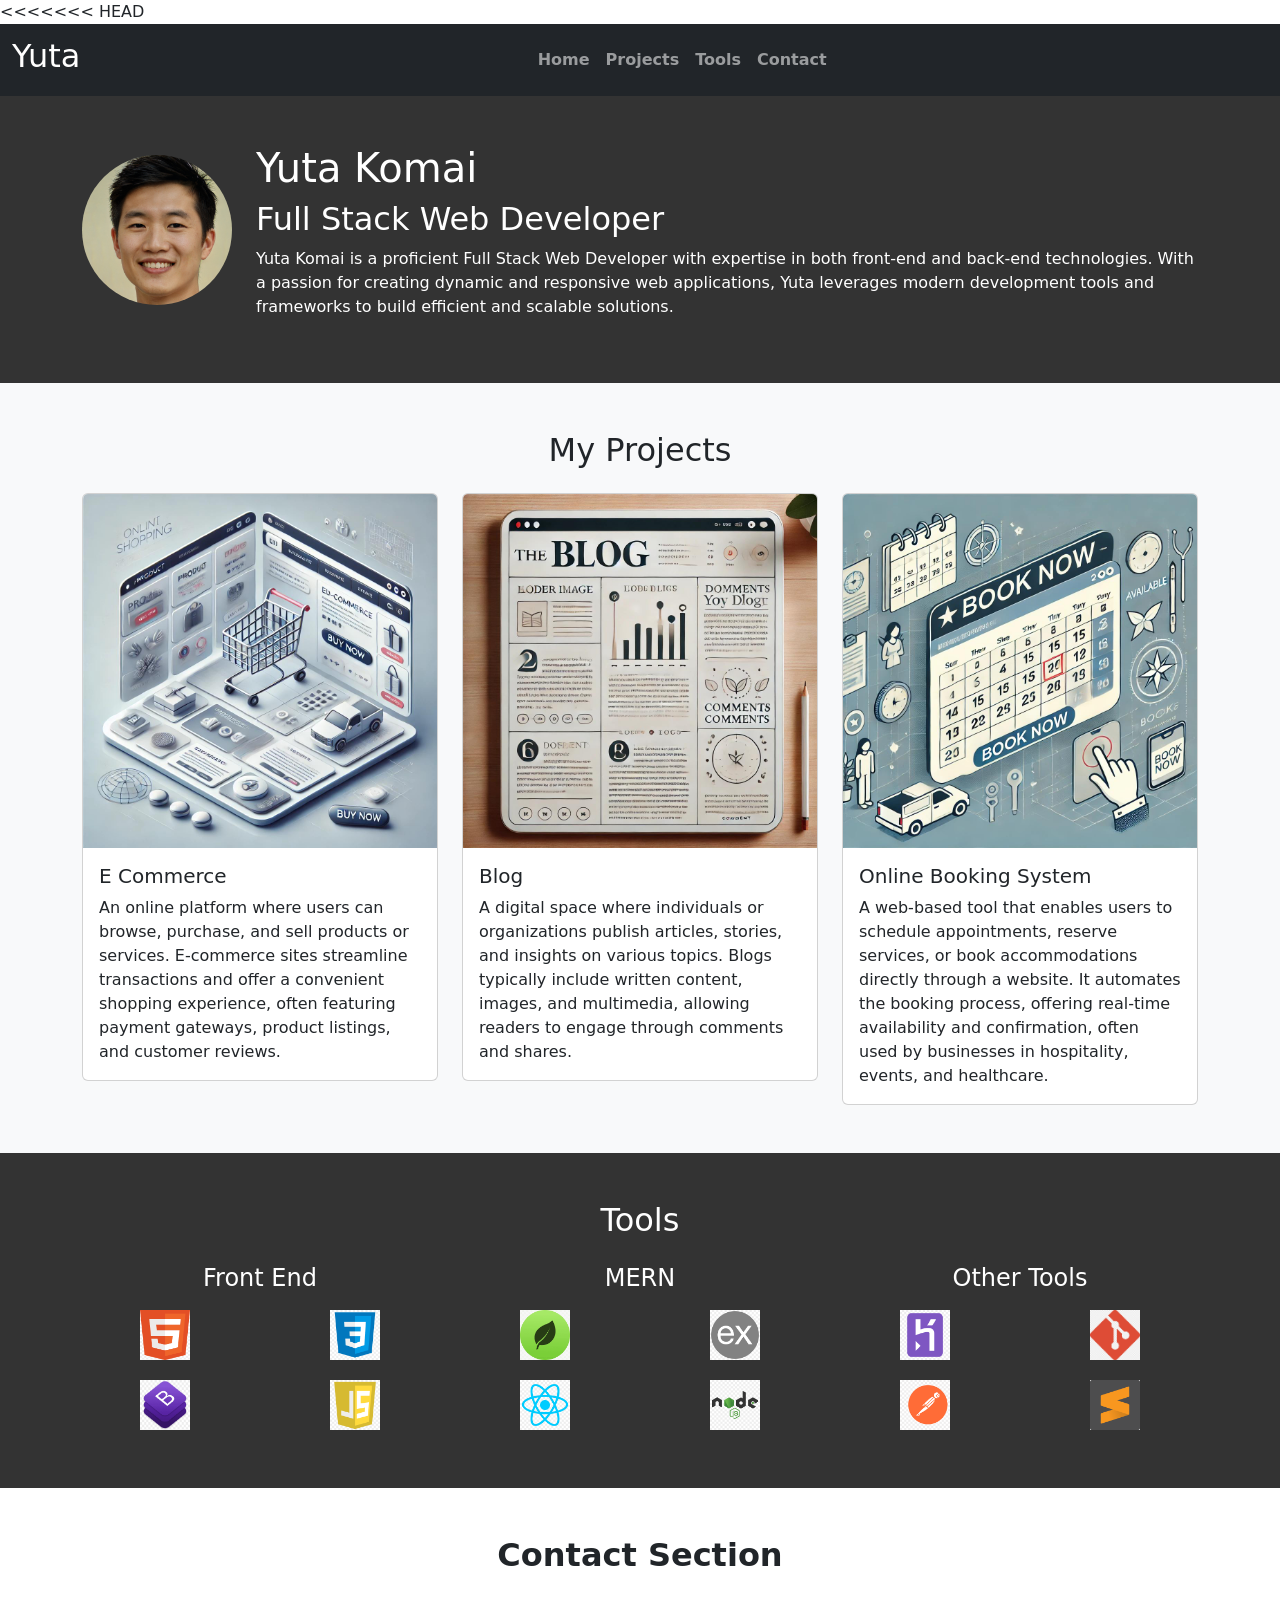
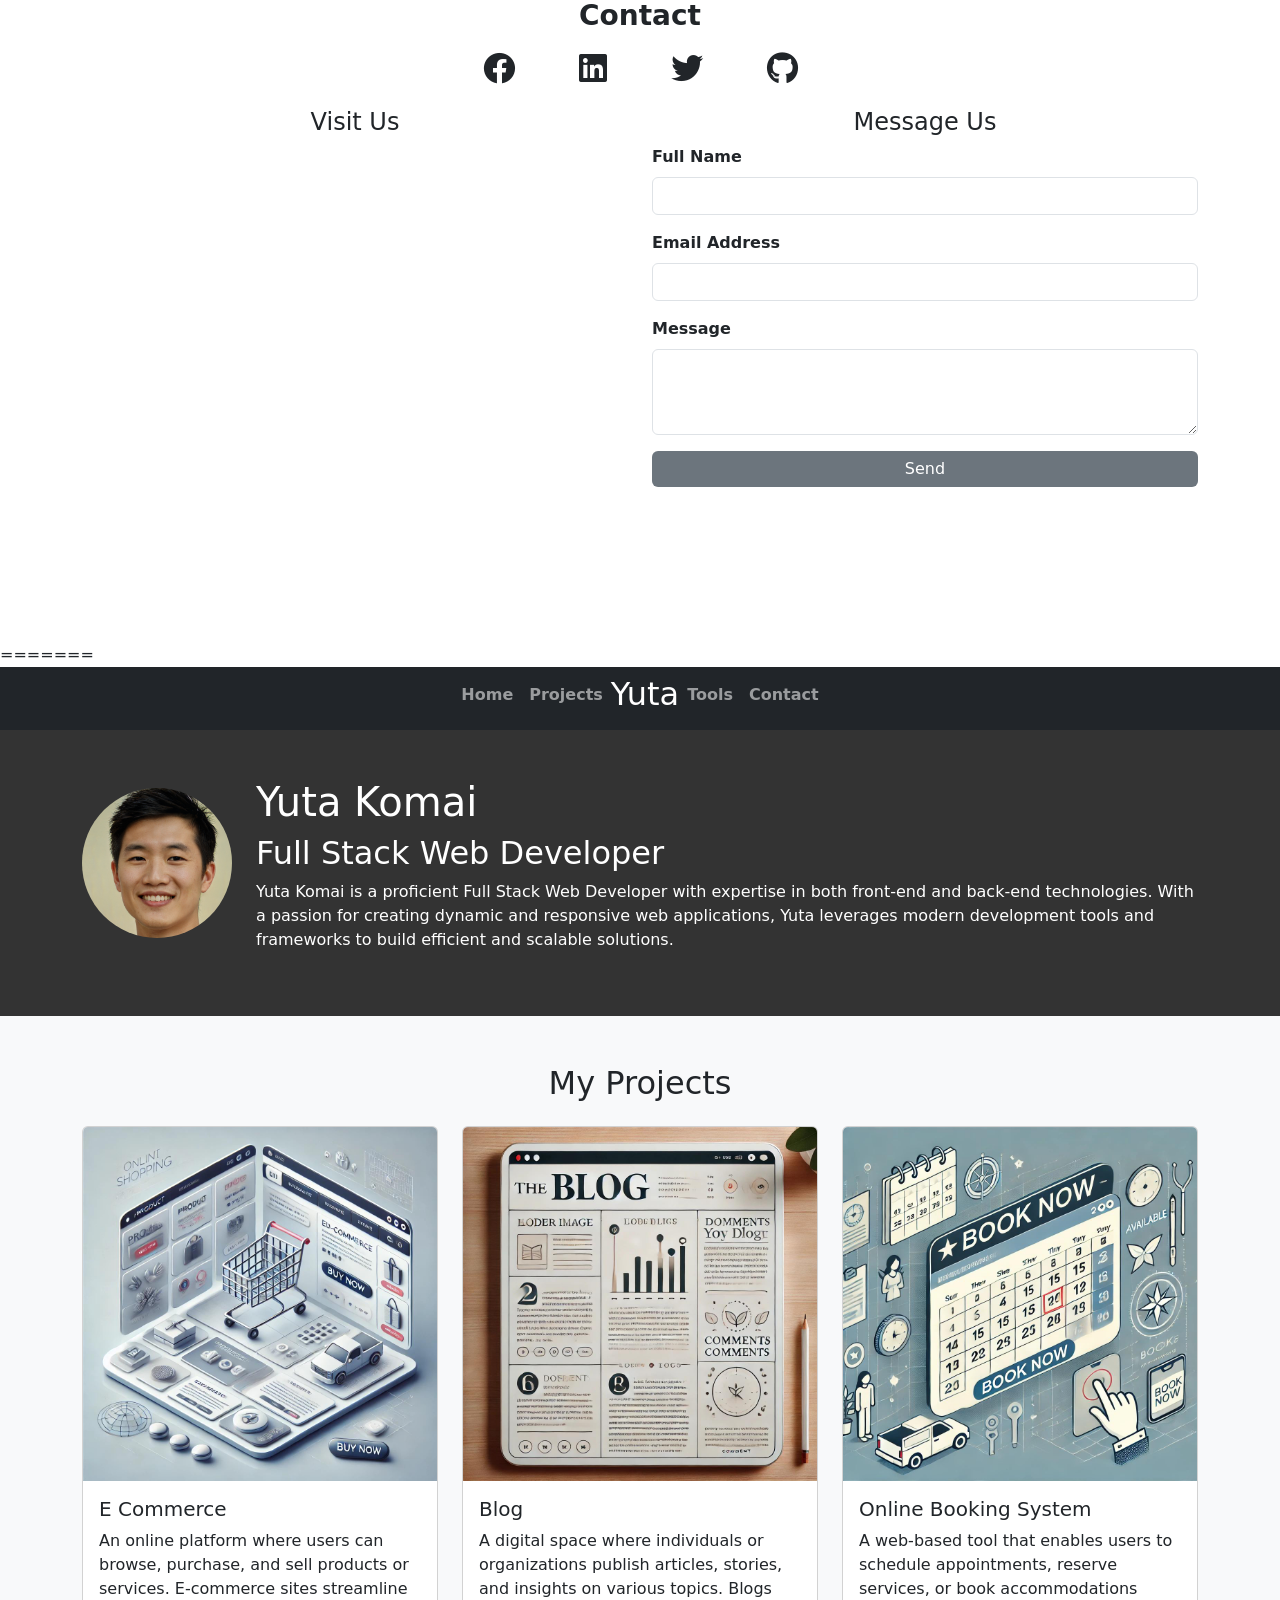
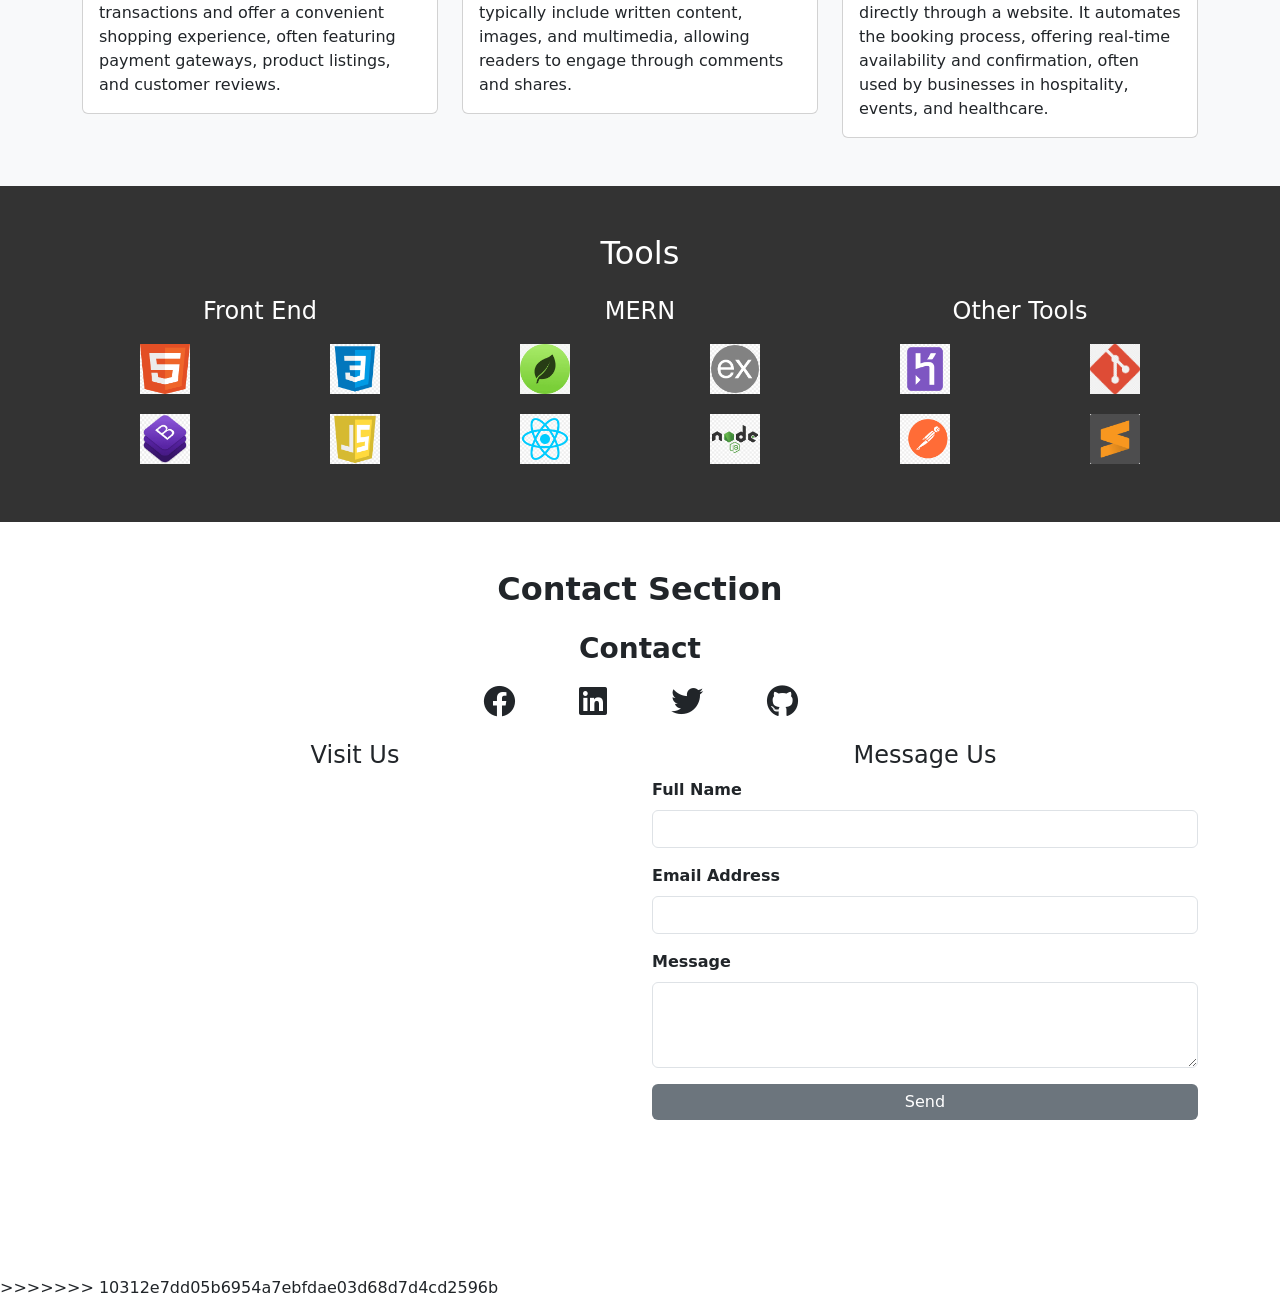
==== commit de5aca03: "finished" ====
--- a/index.html
+++ b/index.html
@@ -1,3 +1,4 @@
+<<<<<<< HEAD
 <!DOCTYPE html>
 <html>
 <head>
@@ -209,3 +210,214 @@
     <script src="https://cdn.jsdelivr.net/npm/bootstrap@5.0.2/dist/js/bootstrap.bundle.min.js" integrity="sha384-MrcW6ZMFYlzcLA8Nl+NtUVF0sA7MsXsP1UyJoMp4YLEuNSfAP+JcXn/tWtIaxVXM" crossorigin="anonymous"></script>
 </body>
 </html>
+=======
+<!DOCTYPE html>
+<html>
+<head>
+    <meta charset="utf-8">
+    <!-- Mobile Responsive Meta tag -->
+    <meta name="viewport" content="width=device-width, initial-scale=1, shrink-to-fit=no">
+
+    <!-- Bootstrap Link -->
+    <link href="https://cdn.jsdelivr.net/npm/bootstrap@5.0.2/dist/css/bootstrap.min.css" rel="stylesheet" integrity="sha384-EVSTQN3/azprG1Anm3QDgpJLIm9Nao0Yz1ztcQTwFspd3yD65VohhpuuCOmLASjC" crossorigin="anonymous">
+
+    <!-- Google Fonts -->
+    <link rel="preconnect" href="https://fonts.googleapis.com">
+    <link rel="preconnect" href="https://fonts.gstatic.com" crossorigin>
+    <link href="https://fonts.googleapis.com/css2?family=Playwrite+AU+SA:wght@100..400&display=swap" rel="stylesheet">
+
+    <!-- Font awesome -->
+    <link href="https://cdnjs.cloudflare.com/ajax/libs/font-awesome/6.0.0-beta3/css/all.min.css" rel="stylesheet">
+
+    <title>Capstone 1</title>
+
+    <!-- External CSS -->
+    <link rel="stylesheet" type="text/css" href="index.css">
+</head>
+<body>
+    <!-- Navbar -->
+    <nav class="navbar navbar-expand-lg navbar-dark bg-dark">
+        <div class="container-fluid">
+            <div class="collapse navbar-collapse justify-content-center" id="navbarNav">
+                <ul class="navbar-nav">
+                    <li class="nav-item">
+                        <a class="nav-link" href="#landing">Home</a>
+                    </li>
+                    <li class="nav-item">
+                        <a class="nav-link" href="#projects">Projects</a>
+                    </li>
+                    <li>
+                        <a class="navbar-brand mx-auto" href="#landing">
+                            <h2>Yuta</h2>
+                        </a>
+                    </li>
+                    <li class="nav-item">
+                        <a class="nav-link" href="#tools">Tools</a>
+                    </li>
+                    <li class="nav-item">
+                        <a class="nav-link" href="#contact">Contact</a>
+                    </li>
+                </ul>
+            </div>
+        </div>
+    </nav>
+
+    <!-- Landing Section -->
+    <section id="landing" class="text-center py-5">
+        <div class="container d-flex align-items-center justify-content-center">
+            <img src="./images/person.jpg" class="rounded-circle me-4" alt="Profile Picture">
+            <div>
+                <h1 class="text-start">Yuta Komai</h1>
+                <h2 class="text-start">Full Stack Web Developer</h2>
+                <p class="text-start">Yuta Komai is a proficient Full Stack Web Developer with expertise in both front-end and back-end technologies. With a passion for creating dynamic and responsive web applications, Yuta leverages modern development tools and frameworks to build efficient and scalable solutions.</p>
+            </div>
+        </div>
+    </section>
+
+    <!-- Projects Section -->
+    <section id="projects" class="py-5 bg-light">
+        <div class="container">
+            <h2 class="text-center mb-4">My Projects</h2>
+            <div class="row">
+                <div class="col-md-4">
+                    <div class="card">
+                        <img src="./images/ecommerce.jpg" class="card-img-top" alt="E Commerce">
+                        <div class="card-body">
+                            <h5 class="card-title">E Commerce</h5>
+                            <p class="card-text">An online platform where users can browse, purchase, and sell products or services. E-commerce sites streamline transactions and offer a convenient shopping experience, often featuring payment gateways, product listings, and customer reviews.</p>
+                        </div>
+                    </div>
+                </div>
+                <div class="col-md-4">
+                    <div class="card">
+                        <img src="./images/blog.jpg" class="card-img-top" alt="Blog">
+                        <div class="card-body">
+                            <h5 class="card-title">Blog</h5>
+                            <p class="card-text">A digital space where individuals or organizations publish articles, stories, and insights on various topics. Blogs typically include written content, images, and multimedia, allowing readers to engage through comments and shares.</p>
+                        </div>
+                    </div>
+                </div>
+                <div class="col-md-4">
+                    <div class="card">
+                        <img src="./images/booking.jpg" class="card-img-top" alt="Online Booking System">
+                        <div class="card-body">
+                            <h5 class="card-title">Online Booking System</h5>
+                            <p class="card-text">A web-based tool that enables users to schedule appointments, reserve services, or book accommodations directly through a website. It automates the booking process, offering real-time availability and confirmation, often used by businesses in hospitality, events, and healthcare.</p>
+                        </div>
+                    </div>
+                </div>
+            </div>
+        </div>
+    </section>
+
+    <!-- Tools Section -->
+    <section id="tools" class="py-5">
+        <div class="container">
+            <h2 class="text-center mb-4">Tools</h2>
+            <div class="row text-center">
+                <div class="col-md-4">
+                    <h4>Front End</h4>
+                    <div class="row">
+                        <dov class="col-6">
+                            <img src="./images/html.png" alt="HTML">
+                        </dov>
+                        <dov class="col-6">
+                            <img src="./images/css.png" alt="CSS">
+                        </dov>
+                        <dov class="col-6">
+                            <img src="./images/bootstrap.png" alt="bootstrap">
+                        </dov>
+                        <dov class="col-6">
+                            <img src="./images/javascript.png" alt="JavaScript">
+                        </dov>
+                    </div>
+                </div>
+                <div class="col-md-4">
+                    <h4>MERN</h4>
+                    <div class="row">
+                        <dov class="col-6">
+                            <img src="./images/mongodb.png" alt="MongoDB">
+                        </dov>
+                        <dov class="col-6">
+                            <img src="./images/express.png" alt="Express">
+                        </dov>
+                        <dov class="col-6">
+                            <img src="./images/react.png" alt="React">
+                        </dov>
+                        <dov class="col-6">
+                            <img src="./images/node.png" alt="Node.js">
+                        </dov>
+                    </div>
+                </div>
+                <div class="col-md-4">
+                    <h4>Other Tools</h4>
+                    <div class="row">
+                        <dov class="col-6">
+                            <img src="./images/heroku.png" alt="Heroku">
+                        </dov>
+                        <dov class="col-6">
+                            <img src="./images/git.png" alt="Git">
+                        </dov>
+                        <dov class="col-6">
+                            <img src="./images/postman.png" alt="Postman">
+                        </dov>
+                        <dov class="col-6">
+                            <img src="./images/sublime.png" alt="Sublime Text">
+                        </dov>
+                    </div>
+                </div>
+            </div>
+        </div>
+    </section>
+
+    <!-- Contact Section -->
+    <section id="contact" class="py-5">
+        <div class="container text-center">
+            <h2 class="mb-4">Contact Section</h2>
+            <h3>Contact</h3>
+            <div class="row mb-4 justify-content-center">
+                <div class="col-auto">
+                    <i class="fab fa-facebook fa-2x"></i>
+                </div>
+                <div class="col-auto">
+                    <i class="fab fa-linkedin fa-2x"></i>
+                </div>
+                <div class="col-auto">
+                    <i class="fab fa-twitter fa-2x"></i>
+                </div>
+                <div class="col-auto">
+                    <i class="fab fa-github fa-2x"></i>
+                </div>
+            </div>
+            <div class="row">
+                <div class="col-md-6">
+                    <h4>Visit Us</h4>
+                    <iframe src="https://www.google.com/maps/embed?pb=!1m18!1m12!1m3!1d193571.43870756285!2d-74.11808665!3d40.705311!2m3!1f0!2f0!3f0!3m2!1i1024!2i768!4f13.1!3m3!1m2!1s0x89c259af18e8c7f1%3A0x8c5a3c6b3d3e938d!2sCentro%20Escolar%20University!5e0!3m2!1sen!2sph!4v1622822040331!5m2!1sen!2sph" width="100%" height="450" style="border:0;" allowfullscreen="" loading="lazy"></iframe>
+                </div>
+                <div class="col-md-6">
+                    <h4>Message Us</h4>
+                    <form>
+                        <div class="mb-3">
+                            <label for="fullName" class="form-label">Full Name</label>
+                            <input type="text" class="form-control" id="fullName">
+                        </div>
+                        <div class="mb-3">
+                            <label for="emailAddress" class="form-label">Email Address</label>
+                            <input type="email" class="form-control" id="emailAddress">
+                        </div>
+                        <div class="mb-3">
+                            <label for="message" class="form-label">Message</label>
+                            <textarea class="form-control" id="message" rows="3"></textarea>
+                        </div>
+                        <button type="submit" class="btn btn-secondary">Send</button>
+                    </form>
+                </div>
+            </div>
+        </div>
+    </section>
+
+    <!-- Bootstrap Script -->
+    <script src="https://cdn.jsdelivr.net/npm/bootstrap@5.0.2/dist/js/bootstrap.bundle.min.js" integrity="sha384-MrcW6ZMFYlzcLA8Nl+NtUVF0sA7MsXsP1UyJoMp4YLEuNSfAP+JcXn/tWtIaxVXM" crossorigin="anonymous"></script>
+</body>
+</html>
+>>>>>>> 10312e7dd05b6954a7ebfdae03d68d7d4cd2596b
--- a/index.css
+++ b/index.css
@@ -1,3 +1,4 @@
+<<<<<<< HEAD
 body {
     font-family: 'Playwrite AU SA', cursive;
     background-color: #f4f4f4;
@@ -89,4 +90,97 @@
     width: 100%;
     height: 450px;
     border: none;
+=======
+body {
+    font-family: 'Playwrite AU SA', cursive;
+    background-color: #f4f4f4;
+    color: #333;
+}
+
+.navbar-brand, .nav-link {
+    font-weight: bold;
+}
+
+section {
+    padding: 60px 0;
+}
+
+#landing {
+    background-color: #333;
+    color: #fff;
+}
+
+#landing img {
+    max-width: 150px;
+    height: auto;
+    display: block;
+    margin: 0 auto 20px;
+}
+
+#landing .text-start {
+    text-align: left; /* Ensure text is left-aligned */
+}
+
+#projects {
+    background-color: #fff;
+}
+
+#tools {
+    background-color: #333;
+    color: #fff;
+}
+
+#tools img {
+    width: 50px;
+    height: 50px;
+    margin: 10px 0;
+}
+
+#contact {
+    background-color: #fff;
+    padding: 50px 0;
+}
+
+#contact h2 {
+    font-weight: bold;
+}
+
+#contact h3 {
+    font-weight: bold;
+    margin-bottom: 20px;
+}
+
+#contact .row.mb-4.justify-content-center {
+    margin-bottom: 30px;
+}
+
+#contact i {
+    margin: 0 20px; /* Increase space between icons */
+}
+
+#contact .form-control {
+    width: 100%;
+    margin-bottom: 15px;
+}
+
+#contact .btn-secondary {
+    border: none;
+    width: 100%; /* Full-width button to match input fields */
+}
+
+#contact .btn-secondary:hover {
+    background-color: #2b468b; /* Darker shade on hover */
+}
+
+#contact .form-label {
+    font-weight: bold;
+    text-align: left;
+    display: block;
+}
+
+#contact iframe {
+    width: 100%;
+    height: 450px;
+    border: none;
+>>>>>>> 10312e7dd05b6954a7ebfdae03d68d7d4cd2596b
 }
--- a/index.css
+++ b/index.css
@@ -1,3 +1,4 @@
+<<<<<<< HEAD
 body {
     font-family: 'Playwrite AU SA', cursive;
     background-color: #f4f4f4;
@@ -89,4 +90,97 @@
     width: 100%;
     height: 450px;
     border: none;
+=======
+body {
+    font-family: 'Playwrite AU SA', cursive;
+    background-color: #f4f4f4;
+    color: #333;
+}
+
+.navbar-brand, .nav-link {
+    font-weight: bold;
+}
+
+section {
+    padding: 60px 0;
+}
+
+#landing {
+    background-color: #333;
+    color: #fff;
+}
+
+#landing img {
+    max-width: 150px;
+    height: auto;
+    display: block;
+    margin: 0 auto 20px;
+}
+
+#landing .text-start {
+    text-align: left; /* Ensure text is left-aligned */
+}
+
+#projects {
+    background-color: #fff;
+}
+
+#tools {
+    background-color: #333;
+    color: #fff;
+}
+
+#tools img {
+    width: 50px;
+    height: 50px;
+    margin: 10px 0;
+}
+
+#contact {
+    background-color: #fff;
+    padding: 50px 0;
+}
+
+#contact h2 {
+    font-weight: bold;
+}
+
+#contact h3 {
+    font-weight: bold;
+    margin-bottom: 20px;
+}
+
+#contact .row.mb-4.justify-content-center {
+    margin-bottom: 30px;
+}
+
+#contact i {
+    margin: 0 20px; /* Increase space between icons */
+}
+
+#contact .form-control {
+    width: 100%;
+    margin-bottom: 15px;
+}
+
+#contact .btn-secondary {
+    border: none;
+    width: 100%; /* Full-width button to match input fields */
+}
+
+#contact .btn-secondary:hover {
+    background-color: #2b468b; /* Darker shade on hover */
+}
+
+#contact .form-label {
+    font-weight: bold;
+    text-align: left;
+    display: block;
+}
+
+#contact iframe {
+    width: 100%;
+    height: 450px;
+    border: none;
+>>>>>>> 10312e7dd05b6954a7ebfdae03d68d7d4cd2596b
 }
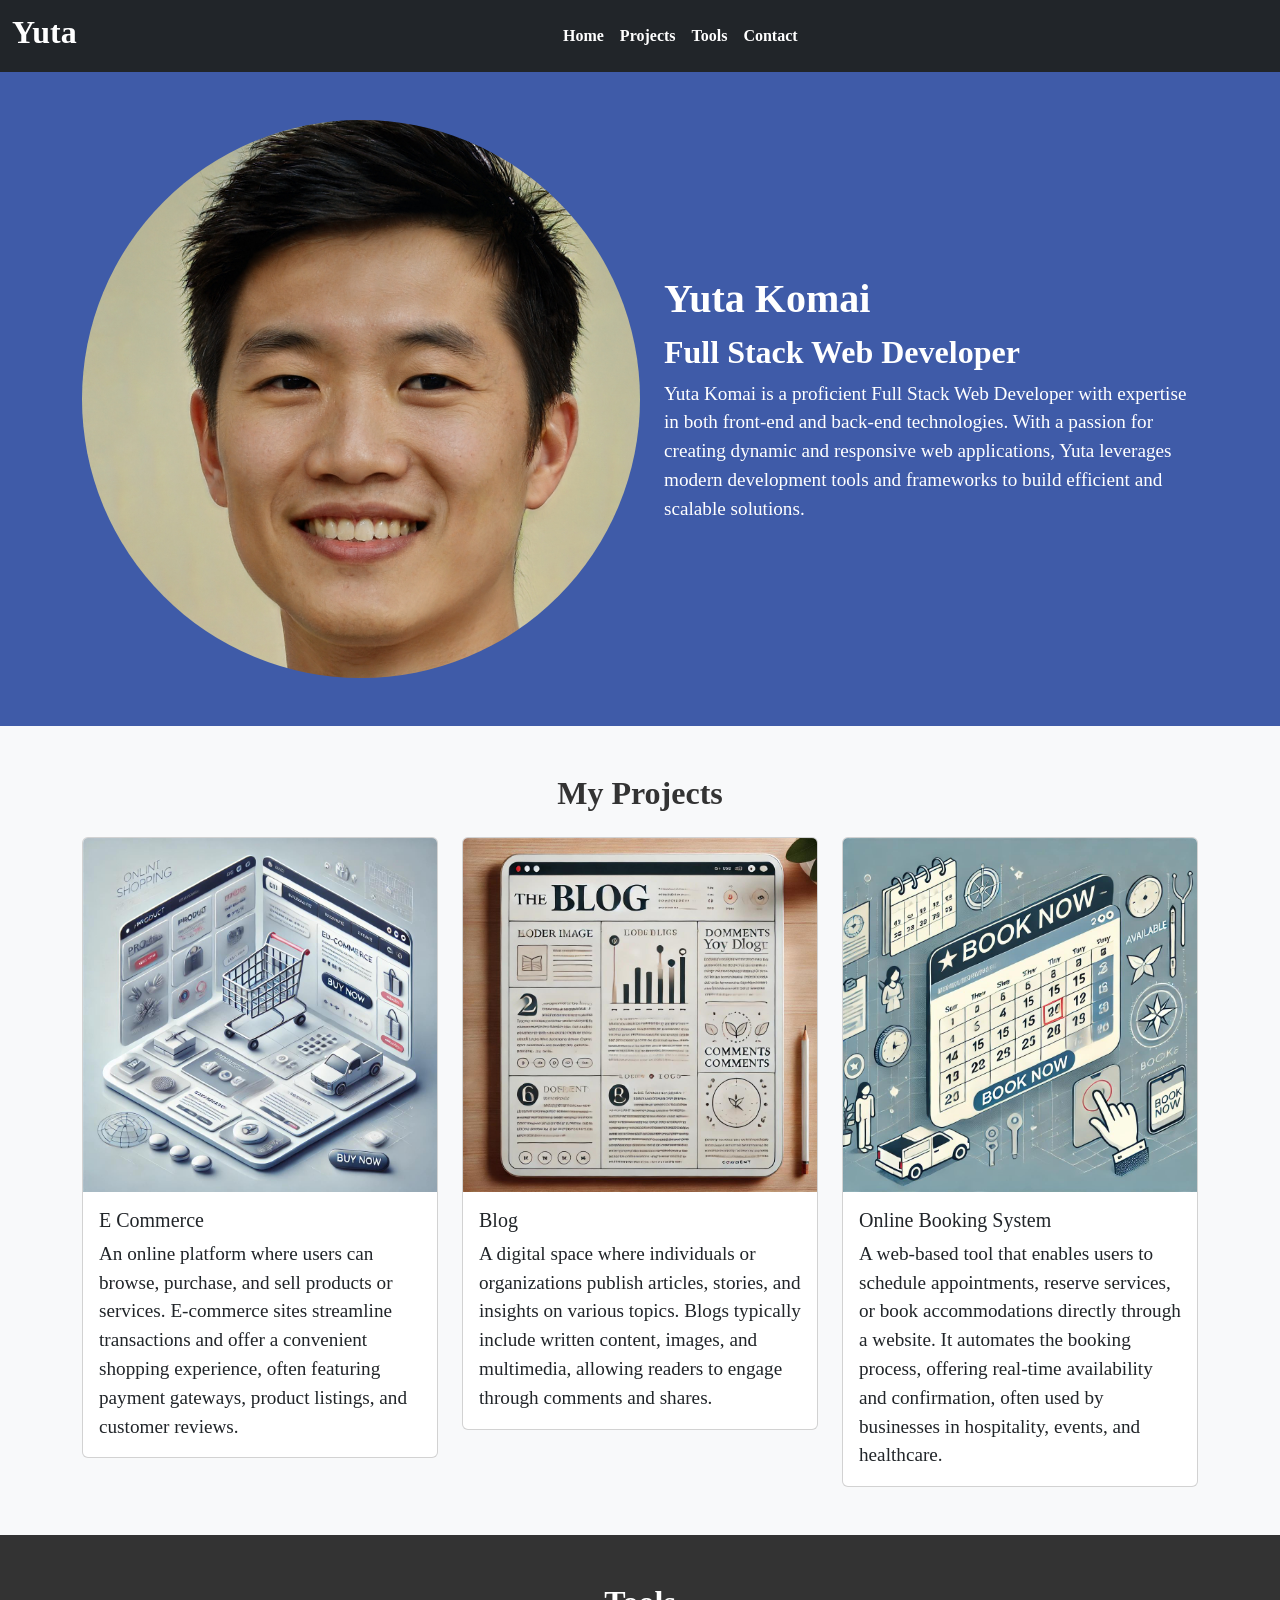
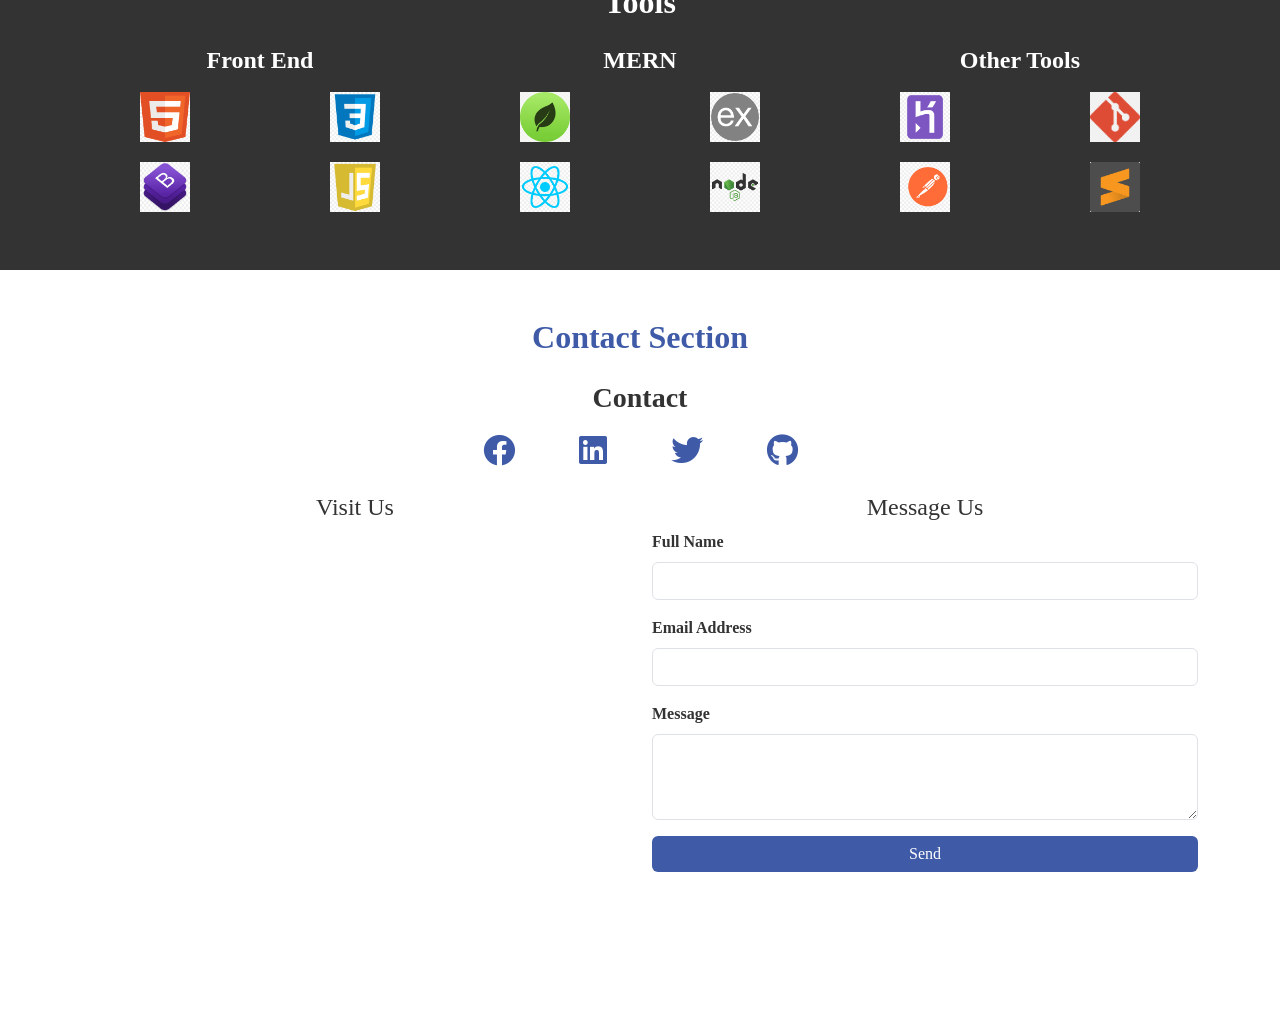
==== commit 021f4480: "finished" ====
--- a/index.html
+++ b/index.html
@@ -1,4 +1,3 @@
-<<<<<<< HEAD
 <!DOCTYPE html>
 <html>
 <head>
@@ -209,215 +208,4 @@
     <!-- Bootstrap Script -->
     <script src="https://cdn.jsdelivr.net/npm/bootstrap@5.0.2/dist/js/bootstrap.bundle.min.js" integrity="sha384-MrcW6ZMFYlzcLA8Nl+NtUVF0sA7MsXsP1UyJoMp4YLEuNSfAP+JcXn/tWtIaxVXM" crossorigin="anonymous"></script>
 </body>
-</html>
-=======
-<!DOCTYPE html>
-<html>
-<head>
-    <meta charset="utf-8">
-    <!-- Mobile Responsive Meta tag -->
-    <meta name="viewport" content="width=device-width, initial-scale=1, shrink-to-fit=no">
-
-    <!-- Bootstrap Link -->
-    <link href="https://cdn.jsdelivr.net/npm/bootstrap@5.0.2/dist/css/bootstrap.min.css" rel="stylesheet" integrity="sha384-EVSTQN3/azprG1Anm3QDgpJLIm9Nao0Yz1ztcQTwFspd3yD65VohhpuuCOmLASjC" crossorigin="anonymous">
-
-    <!-- Google Fonts -->
-    <link rel="preconnect" href="https://fonts.googleapis.com">
-    <link rel="preconnect" href="https://fonts.gstatic.com" crossorigin>
-    <link href="https://fonts.googleapis.com/css2?family=Playwrite+AU+SA:wght@100..400&display=swap" rel="stylesheet">
-
-    <!-- Font awesome -->
-    <link href="https://cdnjs.cloudflare.com/ajax/libs/font-awesome/6.0.0-beta3/css/all.min.css" rel="stylesheet">
-
-    <title>Capstone 1</title>
-
-    <!-- External CSS -->
-    <link rel="stylesheet" type="text/css" href="index.css">
-</head>
-<body>
-    <!-- Navbar -->
-    <nav class="navbar navbar-expand-lg navbar-dark bg-dark">
-        <div class="container-fluid">
-            <div class="collapse navbar-collapse justify-content-center" id="navbarNav">
-                <ul class="navbar-nav">
-                    <li class="nav-item">
-                        <a class="nav-link" href="#landing">Home</a>
-                    </li>
-                    <li class="nav-item">
-                        <a class="nav-link" href="#projects">Projects</a>
-                    </li>
-                    <li>
-                        <a class="navbar-brand mx-auto" href="#landing">
-                            <h2>Yuta</h2>
-                        </a>
-                    </li>
-                    <li class="nav-item">
-                        <a class="nav-link" href="#tools">Tools</a>
-                    </li>
-                    <li class="nav-item">
-                        <a class="nav-link" href="#contact">Contact</a>
-                    </li>
-                </ul>
-            </div>
-        </div>
-    </nav>
-
-    <!-- Landing Section -->
-    <section id="landing" class="text-center py-5">
-        <div class="container d-flex align-items-center justify-content-center">
-            <img src="./images/person.jpg" class="rounded-circle me-4" alt="Profile Picture">
-            <div>
-                <h1 class="text-start">Yuta Komai</h1>
-                <h2 class="text-start">Full Stack Web Developer</h2>
-                <p class="text-start">Yuta Komai is a proficient Full Stack Web Developer with expertise in both front-end and back-end technologies. With a passion for creating dynamic and responsive web applications, Yuta leverages modern development tools and frameworks to build efficient and scalable solutions.</p>
-            </div>
-        </div>
-    </section>
-
-    <!-- Projects Section -->
-    <section id="projects" class="py-5 bg-light">
-        <div class="container">
-            <h2 class="text-center mb-4">My Projects</h2>
-            <div class="row">
-                <div class="col-md-4">
-                    <div class="card">
-                        <img src="./images/ecommerce.jpg" class="card-img-top" alt="E Commerce">
-                        <div class="card-body">
-                            <h5 class="card-title">E Commerce</h5>
-                            <p class="card-text">An online platform where users can browse, purchase, and sell products or services. E-commerce sites streamline transactions and offer a convenient shopping experience, often featuring payment gateways, product listings, and customer reviews.</p>
-                        </div>
-                    </div>
-                </div>
-                <div class="col-md-4">
-                    <div class="card">
-                        <img src="./images/blog.jpg" class="card-img-top" alt="Blog">
-                        <div class="card-body">
-                            <h5 class="card-title">Blog</h5>
-                            <p class="card-text">A digital space where individuals or organizations publish articles, stories, and insights on various topics. Blogs typically include written content, images, and multimedia, allowing readers to engage through comments and shares.</p>
-                        </div>
-                    </div>
-                </div>
-                <div class="col-md-4">
-                    <div class="card">
-                        <img src="./images/booking.jpg" class="card-img-top" alt="Online Booking System">
-                        <div class="card-body">
-                            <h5 class="card-title">Online Booking System</h5>
-                            <p class="card-text">A web-based tool that enables users to schedule appointments, reserve services, or book accommodations directly through a website. It automates the booking process, offering real-time availability and confirmation, often used by businesses in hospitality, events, and healthcare.</p>
-                        </div>
-                    </div>
-                </div>
-            </div>
-        </div>
-    </section>
-
-    <!-- Tools Section -->
-    <section id="tools" class="py-5">
-        <div class="container">
-            <h2 class="text-center mb-4">Tools</h2>
-            <div class="row text-center">
-                <div class="col-md-4">
-                    <h4>Front End</h4>
-                    <div class="row">
-                        <dov class="col-6">
-                            <img src="./images/html.png" alt="HTML">
-                        </dov>
-                        <dov class="col-6">
-                            <img src="./images/css.png" alt="CSS">
-                        </dov>
-                        <dov class="col-6">
-                            <img src="./images/bootstrap.png" alt="bootstrap">
-                        </dov>
-                        <dov class="col-6">
-                            <img src="./images/javascript.png" alt="JavaScript">
-                        </dov>
-                    </div>
-                </div>
-                <div class="col-md-4">
-                    <h4>MERN</h4>
-                    <div class="row">
-                        <dov class="col-6">
-                            <img src="./images/mongodb.png" alt="MongoDB">
-                        </dov>
-                        <dov class="col-6">
-                            <img src="./images/express.png" alt="Express">
-                        </dov>
-                        <dov class="col-6">
-                            <img src="./images/react.png" alt="React">
-                        </dov>
-                        <dov class="col-6">
-                            <img src="./images/node.png" alt="Node.js">
-                        </dov>
-                    </div>
-                </div>
-                <div class="col-md-4">
-                    <h4>Other Tools</h4>
-                    <div class="row">
-                        <dov class="col-6">
-                            <img src="./images/heroku.png" alt="Heroku">
-                        </dov>
-                        <dov class="col-6">
-                            <img src="./images/git.png" alt="Git">
-                        </dov>
-                        <dov class="col-6">
-                            <img src="./images/postman.png" alt="Postman">
-                        </dov>
-                        <dov class="col-6">
-                            <img src="./images/sublime.png" alt="Sublime Text">
-                        </dov>
-                    </div>
-                </div>
-            </div>
-        </div>
-    </section>
-
-    <!-- Contact Section -->
-    <section id="contact" class="py-5">
-        <div class="container text-center">
-            <h2 class="mb-4">Contact Section</h2>
-            <h3>Contact</h3>
-            <div class="row mb-4 justify-content-center">
-                <div class="col-auto">
-                    <i class="fab fa-facebook fa-2x"></i>
-                </div>
-                <div class="col-auto">
-                    <i class="fab fa-linkedin fa-2x"></i>
-                </div>
-                <div class="col-auto">
-                    <i class="fab fa-twitter fa-2x"></i>
-                </div>
-                <div class="col-auto">
-                    <i class="fab fa-github fa-2x"></i>
-                </div>
-            </div>
-            <div class="row">
-                <div class="col-md-6">
-                    <h4>Visit Us</h4>
-                    <iframe src="https://www.google.com/maps/embed?pb=!1m18!1m12!1m3!1d193571.43870756285!2d-74.11808665!3d40.705311!2m3!1f0!2f0!3f0!3m2!1i1024!2i768!4f13.1!3m3!1m2!1s0x89c259af18e8c7f1%3A0x8c5a3c6b3d3e938d!2sCentro%20Escolar%20University!5e0!3m2!1sen!2sph!4v1622822040331!5m2!1sen!2sph" width="100%" height="450" style="border:0;" allowfullscreen="" loading="lazy"></iframe>
-                </div>
-                <div class="col-md-6">
-                    <h4>Message Us</h4>
-                    <form>
-                        <div class="mb-3">
-                            <label for="fullName" class="form-label">Full Name</label>
-                            <input type="text" class="form-control" id="fullName">
-                        </div>
-                        <div class="mb-3">
-                            <label for="emailAddress" class="form-label">Email Address</label>
-                            <input type="email" class="form-control" id="emailAddress">
-                        </div>
-                        <div class="mb-3">
-                            <label for="message" class="form-label">Message</label>
-                            <textarea class="form-control" id="message" rows="3"></textarea>
-                        </div>
-                        <button type="submit" class="btn btn-secondary">Send</button>
-                    </form>
-                </div>
-            </div>
-        </div>
-    </section>
-
-    <!-- Bootstrap Script -->
-    <script src="https://cdn.jsdelivr.net/npm/bootstrap@5.0.2/dist/js/bootstrap.bundle.min.js" integrity="sha384-MrcW6ZMFYlzcLA8Nl+NtUVF0sA7MsXsP1UyJoMp4YLEuNSfAP+JcXn/tWtIaxVXM" crossorigin="anonymous"></script>
-</body>
-</html>
->>>>>>> 10312e7dd05b6954a7ebfdae03d68d7d4cd2596b
+</html>
--- a/index.css
+++ b/index.css
@@ -1,12 +1,21 @@
-<<<<<<< HEAD
 body {
     font-family: 'Playwrite AU SA', cursive;
     background-color: #f4f4f4;
     color: #333;
 }
 
-.navbar-brand, .nav-link {
+.navbar-brand {
     font-weight: bold;
+    color: white;
+}
+
+.nav-link {
+    font-weight: bold;
+    color: white;
+}
+
+.navbar-nav .nav-link.active {
+    color: #3f5ba8;
 }
 
 section {
@@ -14,19 +23,41 @@
 }
 
 #landing {
-    background-color: #333;
+    background-color: #3f5ba8;
     color: #fff;
+    padding: 50px 0;
+    text-align: center;
 }
 
 #landing img {
-    max-width: 150px;
-    height: auto;
+    max-width: 50%;
+    max-height: 50%;
     display: block;
-    margin: 0 auto 20px;
+    margin-right: 20px;
+}
+
+#landing .container {
+    display: flex;
+    align-items: center;
+    justify-content: center;
 }
 
 #landing .text-start {
-    text-align: left; /* Ensure text is left-aligned */
+    text-align: left;
+}
+
+h1, h2 {
+    font-weight: bold;
+}
+
+h1 {
+    margin-bottom: 10px;
+}
+
+p {
+    max-width: 600px;
+    margin: 0;
+    font-size: 1.2em;
 }
 
 #projects {
@@ -36,6 +67,12 @@
 #tools {
     background-color: #333;
     color: #fff;
+    padding: 50px 0;
+}
+
+#tools h2, #tools h4 {
+    color: #fff;
+    font-weight: bold;
 }
 
 #tools img {
@@ -50,6 +87,7 @@
 }
 
 #contact h2 {
+    color: #3f5ba8;
     font-weight: bold;
 }
 
@@ -63,7 +101,8 @@
 }
 
 #contact i {
-    margin: 0 20px; /* Increase space between icons */
+    color: #3f5ba8;
+    margin: 0 20px;
 }
 
 #contact .form-control {
@@ -72,12 +111,13 @@
 }
 
 #contact .btn-secondary {
+    background-color: #3f5ba8;
     border: none;
-    width: 100%; /* Full-width button to match input fields */
+    width: 100%;
 }
 
 #contact .btn-secondary:hover {
-    background-color: #2b468b; /* Darker shade on hover */
+    background-color: #2b468b;
 }
 
 #contact .form-label {
@@ -90,97 +130,4 @@
     width: 100%;
     height: 450px;
     border: none;
-=======
-body {
-    font-family: 'Playwrite AU SA', cursive;
-    background-color: #f4f4f4;
-    color: #333;
-}
-
-.navbar-brand, .nav-link {
-    font-weight: bold;
-}
-
-section {
-    padding: 60px 0;
-}
-
-#landing {
-    background-color: #333;
-    color: #fff;
-}
-
-#landing img {
-    max-width: 150px;
-    height: auto;
-    display: block;
-    margin: 0 auto 20px;
-}
-
-#landing .text-start {
-    text-align: left; /* Ensure text is left-aligned */
-}
-
-#projects {
-    background-color: #fff;
-}
-
-#tools {
-    background-color: #333;
-    color: #fff;
-}
-
-#tools img {
-    width: 50px;
-    height: 50px;
-    margin: 10px 0;
-}
-
-#contact {
-    background-color: #fff;
-    padding: 50px 0;
-}
-
-#contact h2 {
-    font-weight: bold;
-}
-
-#contact h3 {
-    font-weight: bold;
-    margin-bottom: 20px;
-}
-
-#contact .row.mb-4.justify-content-center {
-    margin-bottom: 30px;
-}
-
-#contact i {
-    margin: 0 20px; /* Increase space between icons */
-}
-
-#contact .form-control {
-    width: 100%;
-    margin-bottom: 15px;
-}
-
-#contact .btn-secondary {
-    border: none;
-    width: 100%; /* Full-width button to match input fields */
-}
-
-#contact .btn-secondary:hover {
-    background-color: #2b468b; /* Darker shade on hover */
-}
-
-#contact .form-label {
-    font-weight: bold;
-    text-align: left;
-    display: block;
-}
-
-#contact iframe {
-    width: 100%;
-    height: 450px;
-    border: none;
->>>>>>> 10312e7dd05b6954a7ebfdae03d68d7d4cd2596b
 }
